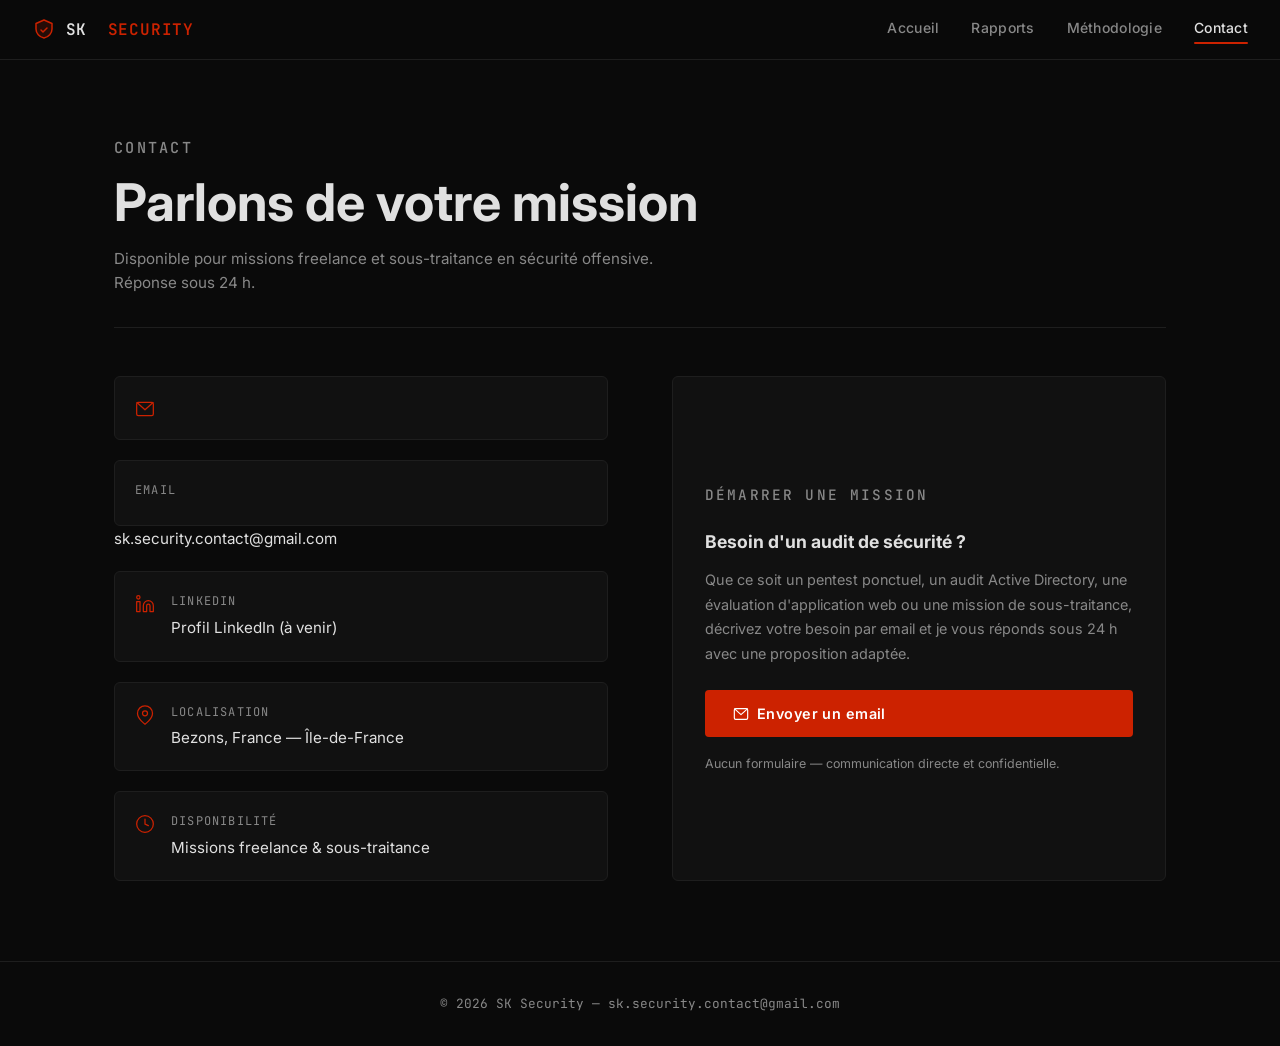
==== contact.html @ df907292 "changement email" ====
<!DOCTYPE html>
<html lang="fr">
<head>
  <meta charset="UTF-8" />
  <meta name="viewport" content="width=device-width, initial-scale=1.0" />
  <title>Contact — SK Security</title>
  <meta name="description" content="Contactez SK Security pour vos besoins en audit de sécurité offensive et pentest freelance. Bezons, Île-de-France." />
  <link rel="stylesheet" href="css/style.css" />
</head>
<body>

<!-- ── NAVBAR ──────────────────────────────────────────────────────────── -->
<nav class="navbar" aria-label="Navigation principale">
  <a href="index.html" class="nav-logo" aria-label="SK Security — accueil">
    <svg width="24" height="24" viewBox="0 0 24 24" fill="none" aria-hidden="true">
      <path d="M12 2L4 5.5V11c0 4.418 3.358 8.166 8 9 4.642-.834 8-4.582 8-9V5.5L12 2Z"
            fill="rgba(204,34,0,.15)" stroke="#CC2200" stroke-width="1.5" stroke-linejoin="round"/>
      <path d="M9 12l2 2 4-4" stroke="#CC2200" stroke-width="1.5"
            stroke-linecap="round" stroke-linejoin="round"/>
    </svg>
    SK&nbsp;<span>SECURITY</span>
  </a>

  <button class="nav-toggle" aria-label="Ouvrir le menu" aria-expanded="false" aria-controls="nav-list">
    <span></span><span></span><span></span>
  </button>

  <ul class="nav-links" id="nav-list" role="list">
    <li><a href="index.html">Accueil</a></li>
    <li><a href="reports.html">Rapports</a></li>
    <li><a href="methodology.html">Méthodologie</a></li>
    <li><a href="contact.html">Contact</a></li>
  </ul>
</nav>

<main>
  <div class="container">

    <!-- ── PAGE HERO ────────────────────────────────────────────────────── -->
    <div class="page-hero">
      <p class="section-label">Contact</p>
      <h1>Parlons de votre mission</h1>
      <p>
        Disponible pour missions freelance et sous-traitance en sécurité offensive.
        Réponse sous 24&nbsp;h.
      </p>
    </div>

    <!-- ── CONTACT GRID ──────────────────────────────────────────────────── -->
    <section style="padding: 3rem 0 5rem; border: none;">
      <div class="contact-grid">

        <!-- Left: infos -->
        <div class="contact-info">

          <a href="mailto:sk.security.contact@gmail.com" class="contact-item" style="text-decoration:none; color:inherit;">
            <svg class="contact-item-icon" width="20" height="20" viewBox="0 0 24 24" fill="none" aria-hidden="true">
              <rect x="2" y="4" width="20" height="16" rx="2" stroke="currentColor" stroke-width="1.5"/>
              <polyline points="2,4 12,13 22,4" stroke="currentColor" stroke-width="1.5"
                        stroke-linejoin="round"/>
            </svg>
            <div class="contact-item-text">
              <div class="label">Email</div>
              <a href="mailto:sk.security.contact@gmail.com">sk.security.contact@gmail.com</a>
            </div>
          </a>

          <div class="contact-item">
            <svg class="contact-item-icon" width="20" height="20" viewBox="0 0 24 24" fill="none" aria-hidden="true">
              <path d="M16 8a6 6 0 0 1 6 6v7h-4v-7a2 2 0 0 0-2-2 2 2 0 0 0-2 2v7h-4v-7a6 6 0 0 1 6-6Z"
                    stroke="currentColor" stroke-width="1.5" stroke-linejoin="round"/>
              <rect x="2" y="9" width="4" height="12" stroke="currentColor" stroke-width="1.5"
                    stroke-linejoin="round"/>
              <circle cx="4" cy="4" r="2" stroke="currentColor" stroke-width="1.5"/>
            </svg>
            <div class="contact-item-text">
              <div class="label">LinkedIn</div>
              <a href="#" target="_blank" rel="noopener">Profil LinkedIn (à venir)</a>
            </div>
          </div>

          <div class="contact-item">
            <svg class="contact-item-icon" width="20" height="20" viewBox="0 0 24 24" fill="none" aria-hidden="true">
              <path d="M21 10c0 7-9 13-9 13s-9-6-9-13a9 9 0 0 1 18 0Z"
                    stroke="currentColor" stroke-width="1.5"/>
              <circle cx="12" cy="10" r="3" stroke="currentColor" stroke-width="1.5"/>
            </svg>
            <div class="contact-item-text">
              <div class="label">Localisation</div>
              <p>Bezons, France — Île-de-France</p>
            </div>
          </div>

          <div class="contact-item">
            <svg class="contact-item-icon" width="20" height="20" viewBox="0 0 24 24" fill="none" aria-hidden="true">
              <circle cx="12" cy="12" r="10" stroke="currentColor" stroke-width="1.5"/>
              <polyline points="12,6 12,12 16,14" stroke="currentColor" stroke-width="1.5"
                        stroke-linecap="round"/>
            </svg>
            <div class="contact-item-text">
              <div class="label">Disponibilité</div>
              <p>Missions freelance &amp; sous-traitance</p>
            </div>
          </div>

        </div><!-- /contact-info -->

        <!-- Right: CTA -->
        <div class="contact-cta">
          <p class="section-label">Démarrer une mission</p>
          <h3>Besoin d'un audit de sécurité ?</h3>
          <p>
            Que ce soit un pentest ponctuel, un audit Active Directory,
            une évaluation d'application web ou une mission de sous-traitance,
            décrivez votre besoin par email et je vous réponds sous 24&nbsp;h
            avec une proposition adaptée.
          </p>
          <a href="mailto:sk.security.contact@gmail.com?subject=Demande%20de%20mission%20pentest" class="btn">
            <svg width="16" height="16" viewBox="0 0 24 24" fill="none" aria-hidden="true">
              <rect x="2" y="4" width="20" height="16" rx="2" stroke="currentColor" stroke-width="1.75"/>
              <polyline points="2,4 12,13 22,4" stroke="currentColor" stroke-width="1.75"
                        stroke-linejoin="round"/>
            </svg>
            Envoyer un email
          </a>
          <p style="font-size:.78rem; color:var(--text-muted); margin-top:1rem; margin-bottom:0;">
            Aucun formulaire — communication directe et confidentielle.
          </p>
        </div>

      </div><!-- /contact-grid -->
    </section>

  </div><!-- /container -->
</main>

<footer>
  <div class="container">
    © 2026 SK Security —
    <a href="mailto:sk.security.contact@gmail.com">sk.security.contact@gmail.com</a>
  </div>
</footer>

<script src="js/main.js"></script>
</body>
</html>
---- css/style.css ----
@import url('https://fonts.googleapis.com/css2?family=Inter:wght@300;400;500;600;700&family=JetBrains+Mono:wght@400;500;600&display=swap');

*, *::before, *::after { box-sizing: border-box; margin: 0; padding: 0; }

:root {
  --bg:        #0a0a0a;
  --bg-card:   #111111;
  --bg-hover:  #161616;
  --border:    #1e1e1e;
  --text:      #e0e0e0;
  --text-muted:#888888;
  --accent:    #CC2200;
  --accent-h:  #e02600;
  --crit:      #CC0000;
  --high:      #FF6600;
  --med:       #FFAA00;
  --low:       #00AA44;
  --font:      'Inter', system-ui, sans-serif;
  --mono:      'JetBrains Mono', monospace;
}

html { scroll-behavior: smooth; font-size: 16px; }

body {
  background: var(--bg);
  color: var(--text);
  font-family: var(--font);
  line-height: 1.6;
  -webkit-font-smoothing: antialiased;
}

a { color: var(--accent); text-decoration: none; transition: color .2s; }
a:hover { color: var(--accent-h); }

/* ─── NAVBAR ─────────────────────────────────────────────────────────────── */
.navbar {
  position: fixed; top: 0; left: 0; right: 0; z-index: 1000;
  display: flex; align-items: center; justify-content: space-between;
  padding: 0 2rem;
  height: 60px;
  background: rgba(10,10,10,.92);
  backdrop-filter: blur(12px);
  border-bottom: 1px solid var(--border);
}

.nav-logo {
  display: flex; align-items: center; gap: .6rem;
  font-family: var(--mono); font-size: 1rem; font-weight: 600;
  color: var(--text); letter-spacing: .05em;
}
.nav-logo svg { flex-shrink: 0; }
.nav-logo span { color: var(--accent); }

.nav-links {
  display: flex; gap: 2rem; list-style: none;
}
.nav-links a {
  font-size: .875rem; font-weight: 500;
  color: var(--text-muted); letter-spacing: .02em;
  transition: color .2s;
}
.nav-links a:hover,
.nav-links a.active { color: var(--text); }
.nav-links a.active::after {
  content: ''; display: block;
  height: 2px; background: var(--accent); border-radius: 2px;
  margin-top: 2px;
}

/* hamburger */
.nav-toggle {
  display: none; flex-direction: column; gap: 5px;
  background: none; border: none; cursor: pointer; padding: 4px;
}
.nav-toggle span {
  display: block; width: 22px; height: 2px;
  background: var(--text); border-radius: 2px;
  transition: transform .25s, opacity .25s;
}
.nav-toggle.open span:nth-child(1) { transform: translateY(7px) rotate(45deg); }
.nav-toggle.open span:nth-child(2) { opacity: 0; }
.nav-toggle.open span:nth-child(3) { transform: translateY(-7px) rotate(-45deg); }

@media (max-width: 700px) {
  .nav-toggle { display: flex; }
  .nav-links {
    position: fixed; top: 60px; left: 0; right: 0;
    flex-direction: column; gap: 0;
    background: #0d0d0d;
    border-bottom: 1px solid var(--border);
    max-height: 0; overflow: hidden;
    transition: max-height .3s ease;
  }
  .nav-links.open { max-height: 300px; }
  .nav-links li a {
    display: block; padding: .9rem 2rem;
    border-bottom: 1px solid var(--border);
    font-size: 1rem;
  }
}

/* ─── LAYOUT ──────────────────────────────────────────────────────────────── */
main { padding-top: 60px; }

.container {
  max-width: 1100px;
  margin: 0 auto;
  padding: 0 1.5rem;
}

section { padding: 5rem 0; }
section + section { border-top: 1px solid var(--border); }

.section-label {
  font-family: var(--mono); font-size: .75rem; font-weight: 500;
  color: var(--accent); letter-spacing: .15em; text-transform: uppercase;
  margin-bottom: .75rem;
}
h1, h2, h3 { font-weight: 700; line-height: 1.2; }
h1 { font-size: clamp(2rem, 5vw, 3.25rem); }
h2 { font-size: clamp(1.5rem, 3vw, 2rem); margin-bottom: 1.5rem; }
h3 { font-size: 1.1rem; margin-bottom: .5rem; }

/* ─── HERO ────────────────────────────────────────────────────────────────── */
.hero {
  min-height: calc(100vh - 60px);
  display: flex; align-items: center;
  position: relative; overflow: hidden;
}
.hero::before {
  content: '';
  position: absolute; inset: 0;
  background: radial-gradient(ellipse 70% 50% at 60% 50%, rgba(204,34,0,.07) 0%, transparent 70%);
  pointer-events: none;
}
.hero-eyebrow {
  font-family: var(--mono); font-size: .8rem;
  color: var(--accent); letter-spacing: .2em; text-transform: uppercase;
  margin-bottom: 1.25rem;
  display: flex; align-items: center; gap: .5rem;
}
.hero-eyebrow::before {
  content: ''; display: inline-block;
  width: 24px; height: 1px; background: var(--accent);
}
.hero h1 { max-width: 720px; margin-bottom: 1.5rem; }
.hero h1 em { font-style: normal; color: var(--accent); }
.hero-sub {
  font-size: 1.1rem; color: var(--text-muted);
  max-width: 560px; margin-bottom: 2.5rem; line-height: 1.7;
}
.btn {
  display: inline-flex; align-items: center; gap: .5rem;
  padding: .75rem 1.75rem;
  background: var(--accent); color: #fff;
  font-weight: 600; font-size: .9rem; letter-spacing: .03em;
  border-radius: 4px; border: none; cursor: pointer;
  transition: background .2s, transform .15s;
}
.btn:hover { background: var(--accent-h); color: #fff; transform: translateY(-1px); }
.btn-outline {
  background: transparent;
  border: 1px solid var(--border);
  color: var(--text-muted);
}
.btn-outline:hover { border-color: var(--accent); color: var(--text); background: transparent; }
.btn-disabled {
  background: var(--bg-card);
  border: 1px solid var(--border);
  color: var(--text-muted);
  cursor: default; pointer-events: none;
}

/* ─── ABOUT ───────────────────────────────────────────────────────────────── */
.about-grid {
  display: grid;
  grid-template-columns: 1fr 1fr;
  gap: 4rem; align-items: start;
}
@media (max-width: 768px) { .about-grid { grid-template-columns: 1fr; gap: 2rem; } }

.about-text p { color: var(--text-muted); margin-bottom: 1rem; line-height: 1.75; }

.tag-list { display: flex; flex-wrap: wrap; gap: .5rem; margin-top: 1.25rem; }
.tag {
  font-family: var(--mono); font-size: .75rem;
  padding: .3rem .75rem;
  background: var(--bg-card); border: 1px solid var(--border);
  border-radius: 3px; color: var(--text-muted);
}
.tag.accent { border-color: var(--accent); color: var(--accent); }

.cert-list { list-style: none; margin-top: 1.5rem; }
.cert-list li {
  display: flex; align-items: center; gap: .75rem;
  padding: .6rem 0; border-bottom: 1px solid var(--border);
  font-size: .9rem; color: var(--text-muted);
}
.cert-list li::before {
  content: '▸'; color: var(--accent); flex-shrink: 0;
}

/* ─── CARDS (WHY) ─────────────────────────────────────────────────────────── */
.cards-grid {
  display: grid;
  grid-template-columns: repeat(3, 1fr);
  gap: 1.25rem;
}
@media (max-width: 900px) { .cards-grid { grid-template-columns: 1fr 1fr; } }
@media (max-width: 600px) { .cards-grid { grid-template-columns: 1fr; } }

.card {
  background: var(--bg-card);
  border: 1px solid var(--border);
  border-radius: 6px; padding: 1.75rem;
  transition: border-color .2s, background .2s, transform .2s;
}
.card:hover {
  border-color: rgba(204,34,0,.4);
  background: var(--bg-hover);
  transform: translateY(-3px);
}
.card-icon {
  width: 36px; height: 36px; margin-bottom: 1rem;
  color: var(--accent);
}
.card p { font-size: .9rem; color: var(--text-muted); line-height: 1.65; margin-top: .4rem; }

/* ─── REPORTS PAGE ────────────────────────────────────────────────────────── */
.page-hero {
  padding: 4rem 0 2rem;
  border-bottom: 1px solid var(--border);
}
.page-hero p { color: var(--text-muted); max-width: 600px; margin-top: .75rem; font-size: .95rem; }

.disclaimer {
  font-family: var(--mono); font-size: .78rem;
  color: var(--text-muted);
  background: var(--bg-card);
  border: 1px solid var(--border);
  border-left: 3px solid var(--accent);
  padding: .75rem 1rem;
  border-radius: 3px;
  margin: 2rem 0;
}

.reports-grid {
  display: grid;
  grid-template-columns: repeat(auto-fill, minmax(300px, 1fr));
  gap: 1.25rem;
  margin-top: 1.5rem;
}

.report-card {
  background: var(--bg-card);
  border: 1px solid var(--border);
  border-radius: 6px; padding: 1.5rem;
  transition: border-color .2s, background .2s, transform .2s;
  display: flex; flex-direction: column; gap: .75rem;
}
.report-card:not(.disabled):hover {
  border-color: rgba(204,34,0,.4);
  background: var(--bg-hover);
  transform: translateY(-3px);
}
.report-card.disabled { opacity: .5; cursor: default; }

.report-card-header { display: flex; align-items: flex-start; justify-content: space-between; gap: .5rem; }
.report-card-title { font-family: var(--mono); font-weight: 600; font-size: 1rem; }
.report-card-meta { display: flex; flex-wrap: wrap; gap: .4rem; }
.report-card-desc { font-size: .85rem; color: var(--text-muted); }
.report-card-footer { display: flex; justify-content: flex-end; margin-top: auto; }

/* ─── BADGES ──────────────────────────────────────────────────────────────── */
.badge {
  display: inline-flex; align-items: center;
  font-family: var(--mono); font-size: .7rem; font-weight: 600;
  padding: .25rem .6rem; border-radius: 3px;
  letter-spacing: .04em; text-transform: uppercase;
  white-space: nowrap;
}
.badge-easy   { background: rgba(0,170,68,.15);  color: var(--low);  border: 1px solid rgba(0,170,68,.3); }
.badge-medium { background: rgba(255,170,0,.12); color: var(--med);  border: 1px solid rgba(255,170,0,.3); }
.badge-hard   { background: rgba(255,102,0,.12); color: var(--high); border: 1px solid rgba(255,102,0,.3); }
.badge-crit   { background: rgba(204,0,0,.15);   color: var(--crit); border: 1px solid rgba(204,0,0,.3); }
.badge-type   { background: var(--bg); color: var(--text-muted); border: 1px solid var(--border); }

/* ─── METHODOLOGY PAGE ────────────────────────────────────────────────────── */
.kill-chain { margin: 2rem 0; }

.kc-item {
  display: flex; gap: 1.25rem;
  padding: 1.25rem 0;
  border-bottom: 1px solid var(--border);
}
.kc-item:last-child { border-bottom: none; }
.kc-num {
  font-family: var(--mono); font-size: .8rem; font-weight: 600;
  color: var(--accent); flex-shrink: 0; width: 28px; padding-top: 2px;
}
.kc-content h3 { font-size: .95rem; margin-bottom: .25rem; }
.kc-content p { font-size: .875rem; color: var(--text-muted); line-height: 1.6; }

.cvss-grid {
  display: grid;
  grid-template-columns: repeat(auto-fill, minmax(180px, 1fr));
  gap: .75rem; margin-top: 1.5rem;
}
.cvss-item {
  background: var(--bg-card); border: 1px solid var(--border);
  border-radius: 5px; padding: 1rem;
}
.cvss-item .score { font-family: var(--mono); font-size: 1.4rem; font-weight: 700; }
.cvss-item .label { font-size: .8rem; color: var(--text-muted); margin-top: .15rem; }
.cvss-item .range { font-family: var(--mono); font-size: .7rem; color: var(--text-muted); }

.tools-grid {
  display: grid; grid-template-columns: repeat(2, 1fr); gap: 1.25rem; margin-top: 1.5rem;
}
@media (max-width: 650px) { .tools-grid { grid-template-columns: 1fr; } }

.tool-cat {
  background: var(--bg-card); border: 1px solid var(--border);
  border-radius: 6px; padding: 1.25rem;
}
.tool-cat h3 {
  font-family: var(--mono); font-size: .8rem;
  color: var(--accent); letter-spacing: .1em; text-transform: uppercase;
  margin-bottom: .75rem;
}
.tool-cat ul { list-style: none; }
.tool-cat li {
  font-size: .875rem; color: var(--text-muted);
  padding: .25rem 0;
  display: flex; align-items: center; gap: .5rem;
}
.tool-cat li::before { content: '–'; color: var(--border); }

.deliverables { margin-top: 1.5rem; }
.deliverable-item {
  display: flex; gap: 1rem; align-items: flex-start;
  padding: .9rem 0; border-bottom: 1px solid var(--border);
}
.deliverable-item:last-child { border-bottom: none; }
.del-icon { color: var(--accent); flex-shrink: 0; margin-top: 2px; }
.deliverable-item p { font-size: .875rem; color: var(--text-muted); line-height: 1.6; }

/* ─── CONTACT PAGE ────────────────────────────────────────────────────────── */
.contact-grid {
  display: grid; grid-template-columns: 1fr 1fr; gap: 4rem;
}
@media (max-width: 768px) { .contact-grid { grid-template-columns: 1fr; gap: 2rem; } }

.contact-info { display: flex; flex-direction: column; gap: 1.25rem; }

.contact-item {
  display: flex; gap: 1rem; align-items: flex-start;
  background: var(--bg-card); border: 1px solid var(--border);
  border-radius: 6px; padding: 1.25rem;
  transition: border-color .2s;
}
.contact-item:hover { border-color: rgba(204,34,0,.3); }
.contact-item-icon { color: var(--accent); flex-shrink: 0; margin-top: 2px; }
.contact-item-text .label {
  font-size: .75rem; font-family: var(--mono);
  color: var(--text-muted); text-transform: uppercase; letter-spacing: .1em;
  margin-bottom: .25rem;
}
.contact-item-text a, .contact-item-text p {
  font-size: .95rem; color: var(--text);
}

.contact-cta {
  background: var(--bg-card); border: 1px solid var(--border);
  border-radius: 6px; padding: 2rem;
  display: flex; flex-direction: column; justify-content: center;
}
.contact-cta h3 { margin-bottom: 1rem; }
.contact-cta p { font-size: .9rem; color: var(--text-muted); margin-bottom: 1.5rem; line-height: 1.7; }

/* ─── FOOTER ──────────────────────────────────────────────────────────────── */
footer {
  border-top: 1px solid var(--border);
  padding: 2rem 1.5rem;
  text-align: center;
  font-size: .8rem;
  color: var(--text-muted);
  font-family: var(--mono);
}
footer a { color: var(--text-muted); }
footer a:hover { color: var(--accent); }

/* ─── MISC ────────────────────────────────────────────────────────────────── */
.text-muted { color: var(--text-muted); }
.mono { font-family: var(--mono); }
.mt-1 { margin-top: .5rem; }
.mt-2 { margin-top: 1rem; }
.mt-3 { margin-top: 1.5rem; }

/* Scrollbar */
::-webkit-scrollbar { width: 6px; }
::-webkit-scrollbar-track { background: var(--bg); }
::-webkit-scrollbar-thumb { background: #2a2a2a; border-radius: 3px; }
::-webkit-scrollbar-thumb:hover { background: #3a3a3a; }
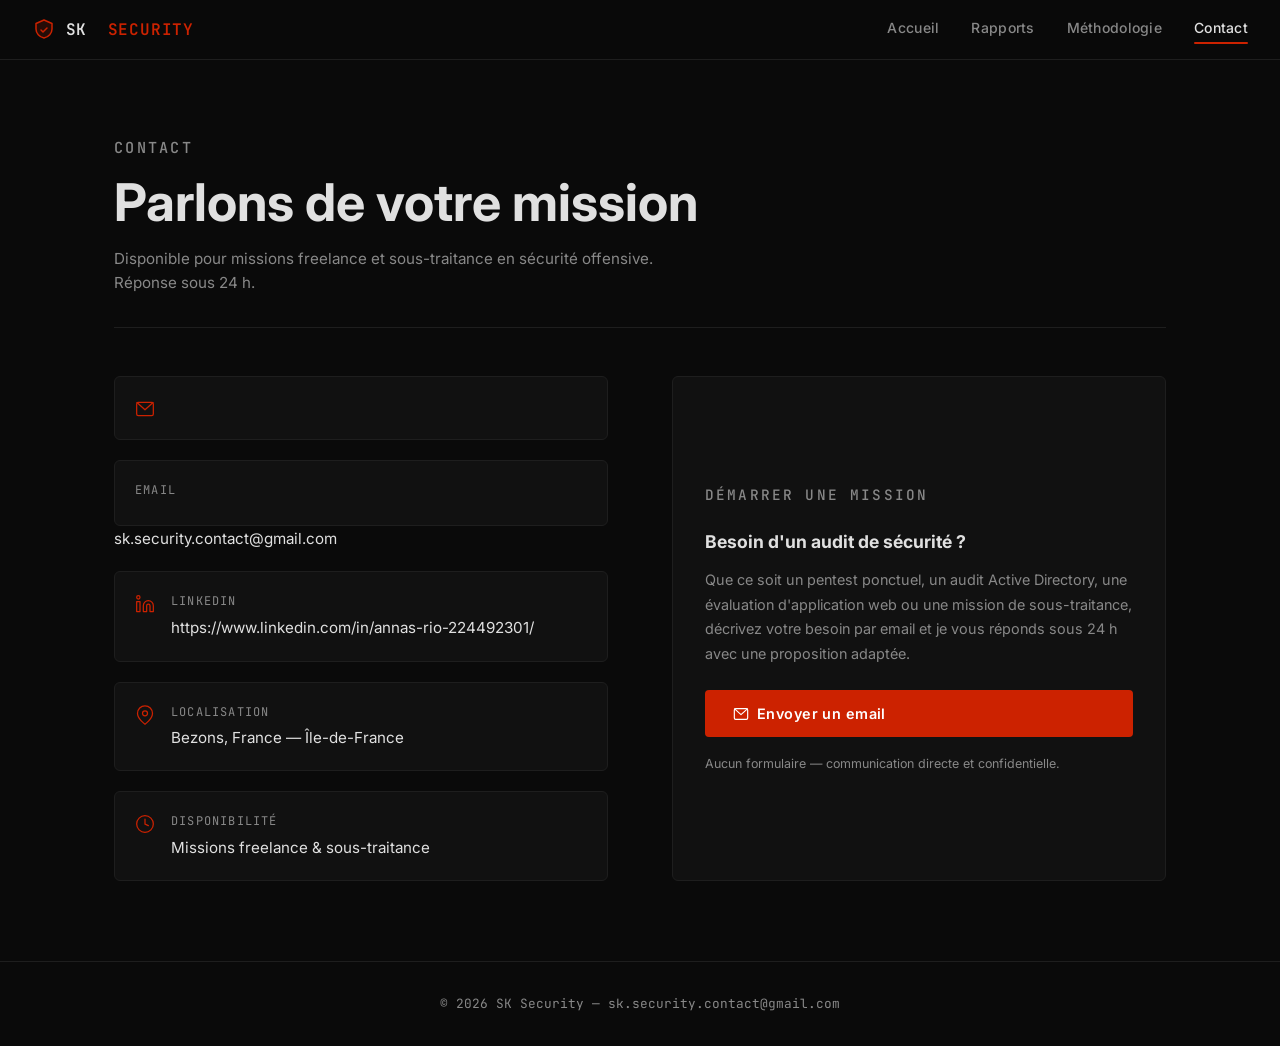
==== commit 03aaf105: "Update contact.html Linkedin" ====
--- a/contact.html
+++ b/contact.html
@@ -75,7 +75,7 @@
             </svg>
             <div class="contact-item-text">
               <div class="label">LinkedIn</div>
-              <a href="#" target="_blank" rel="noopener">Profil LinkedIn (à venir)</a>
+              <a href="#" target="_blank" rel="noopener">https://www.linkedin.com/in/annas-rio-224492301/</a>
             </div>
           </div>
 
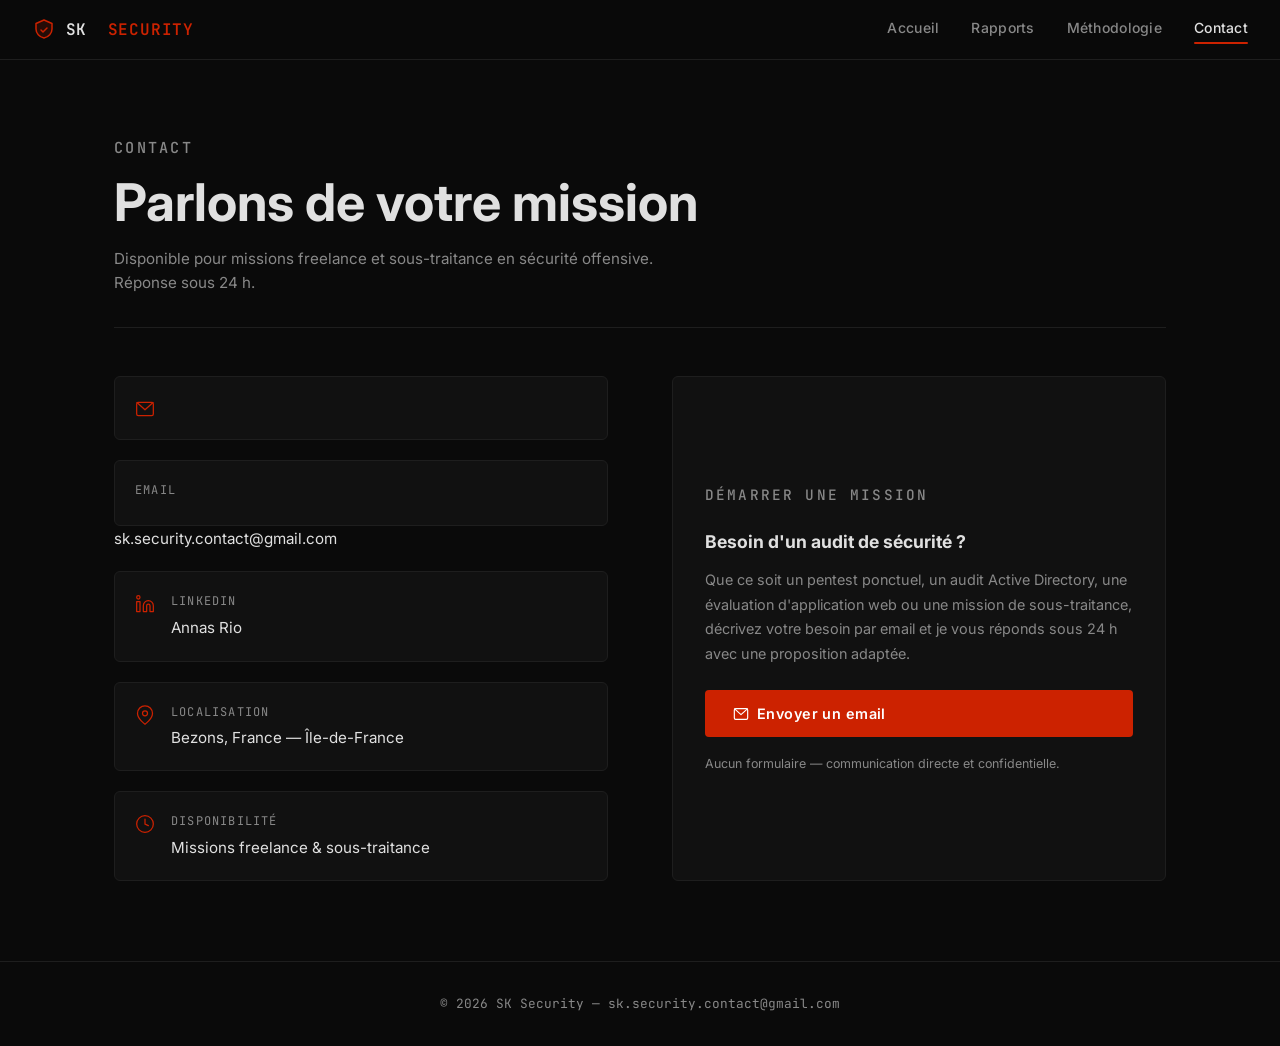
==== commit 10f6b841: "Change LinkedIn link text Updated LinkedIn link text to 'Annas Rio'." ====
--- a/contact.html
+++ b/contact.html
@@ -75,7 +75,7 @@
             </svg>
             <div class="contact-item-text">
               <div class="label">LinkedIn</div>
-              <a href="#" target="_blank" rel="noopener">https://www.linkedin.com/in/annas-rio-224492301/</a>
+              <a href="#" target="_blank" rel="noopener">Annas Rio</a>
             </div>
           </div>
 
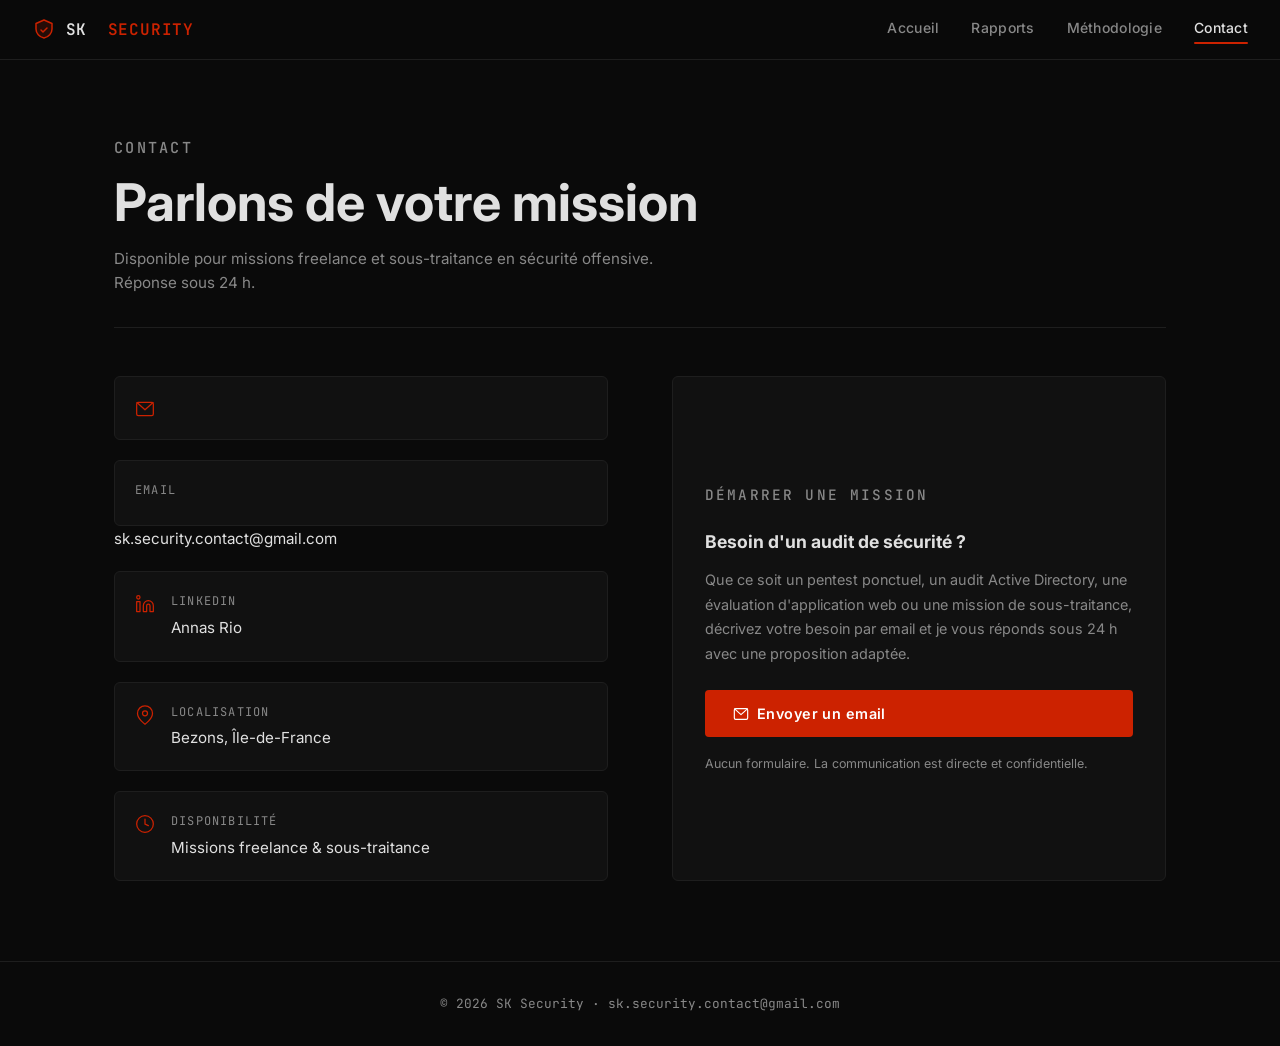
==== commit 6506d0c1: "changement de certains textes" ====
--- a/contact.html
+++ b/contact.html
@@ -3,7 +3,7 @@
 <head>
   <meta charset="UTF-8" />
   <meta name="viewport" content="width=device-width, initial-scale=1.0" />
-  <title>Contact — SK Security</title>
+  <title>Contact · SK Security</title>
   <meta name="description" content="Contactez SK Security pour vos besoins en audit de sécurité offensive et pentest freelance. Bezons, Île-de-France." />
   <link rel="stylesheet" href="css/style.css" />
 </head>
@@ -11,7 +11,7 @@
 
 <!-- ── NAVBAR ──────────────────────────────────────────────────────────── -->
 <nav class="navbar" aria-label="Navigation principale">
-  <a href="index.html" class="nav-logo" aria-label="SK Security — accueil">
+  <a href="index.html" class="nav-logo" aria-label="SK Security, accueil">
     <svg width="24" height="24" viewBox="0 0 24 24" fill="none" aria-hidden="true">
       <path d="M12 2L4 5.5V11c0 4.418 3.358 8.166 8 9 4.642-.834 8-4.582 8-9V5.5L12 2Z"
             fill="rgba(204,34,0,.15)" stroke="#CC2200" stroke-width="1.5" stroke-linejoin="round"/>
@@ -87,7 +87,7 @@
             </svg>
             <div class="contact-item-text">
               <div class="label">Localisation</div>
-              <p>Bezons, France — Île-de-France</p>
+              <p>Bezons, Île-de-France</p>
             </div>
           </div>
 
@@ -124,7 +124,7 @@
             Envoyer un email
           </a>
           <p style="font-size:.78rem; color:var(--text-muted); margin-top:1rem; margin-bottom:0;">
-            Aucun formulaire — communication directe et confidentielle.
+            Aucun formulaire. La communication est directe et confidentielle.
           </p>
         </div>
 
@@ -136,7 +136,7 @@
 
 <footer>
   <div class="container">
-    © 2026 SK Security —
+    © 2026 SK Security ·
     <a href="mailto:sk.security.contact@gmail.com">sk.security.contact@gmail.com</a>
   </div>
 </footer>
--- a/css/style.css
+++ b/css/style.css
@@ -190,13 +190,13 @@
 }
 .tag.accent { border-color: var(--accent); color: var(--accent); }
 
-.cert-list { list-style: none; margin-top: 1.5rem; }
-.cert-list li {
+.cert-list { margin-top: 1.5rem; }
+.cert-list p {
   display: flex; align-items: center; gap: .75rem;
   padding: .6rem 0; border-bottom: 1px solid var(--border);
-  font-size: .9rem; color: var(--text-muted);
-}
-.cert-list li::before {
+  font-size: .9rem; color: var(--text-muted); margin: 0;
+}
+.cert-list p::before {
   content: '▸'; color: var(--accent); flex-shrink: 0;
 }
 
@@ -328,13 +328,10 @@
   color: var(--accent); letter-spacing: .1em; text-transform: uppercase;
   margin-bottom: .75rem;
 }
-.tool-cat ul { list-style: none; }
-.tool-cat li {
+.tool-cat p {
   font-size: .875rem; color: var(--text-muted);
-  padding: .25rem 0;
-  display: flex; align-items: center; gap: .5rem;
-}
-.tool-cat li::before { content: '–'; color: var(--border); }
+  line-height: 1.65; margin: 0;
+}
 
 .deliverables { margin-top: 1.5rem; }
 .deliverable-item {
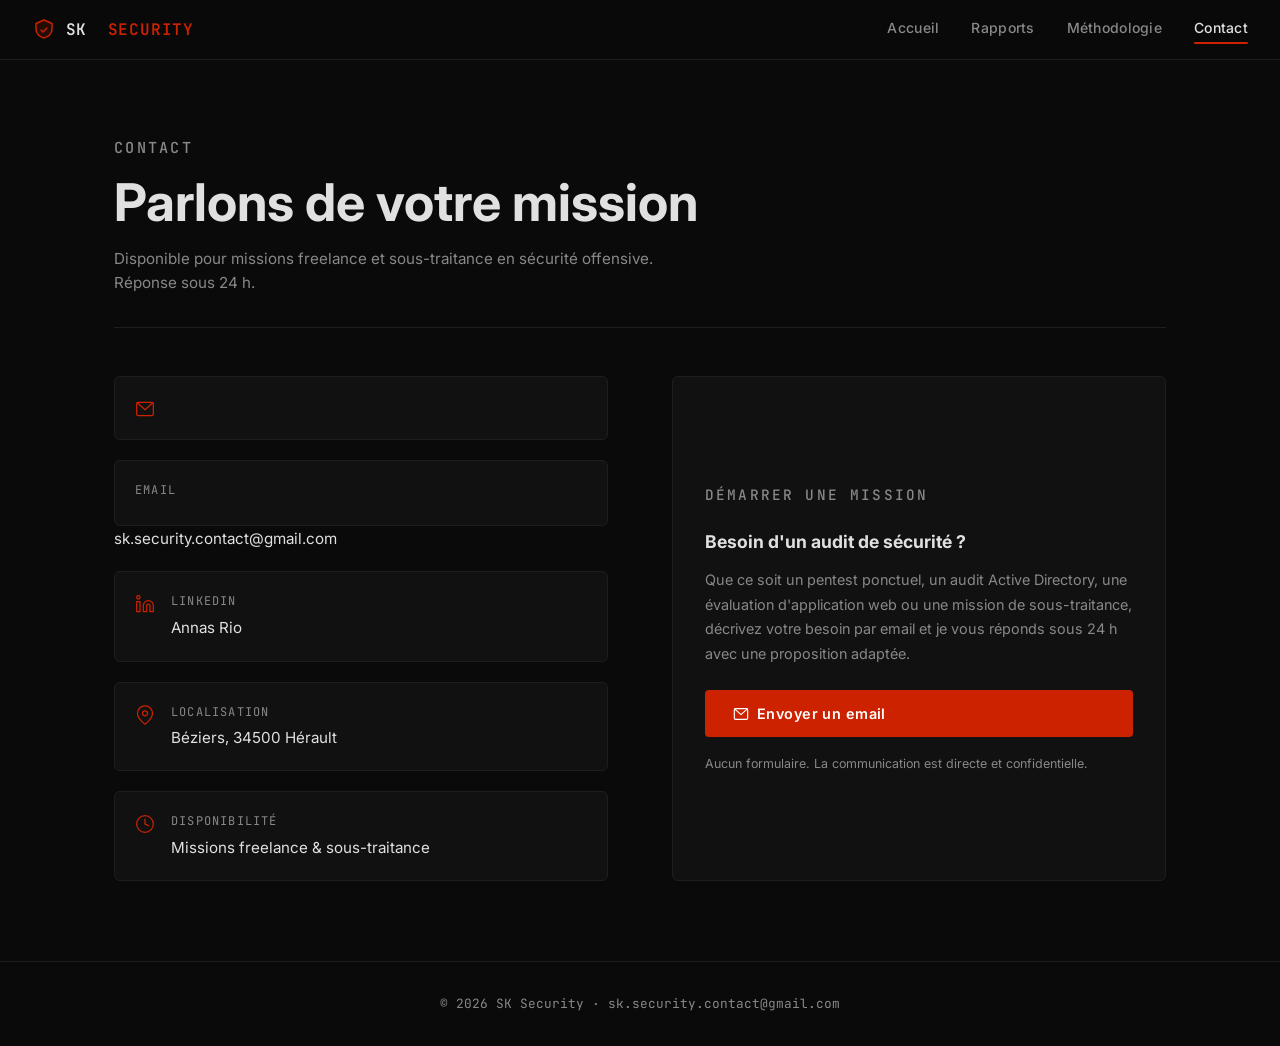
==== commit 153c0288: "mise a jours du site" ====
--- a/contact.html
+++ b/contact.html
@@ -4,8 +4,24 @@
   <meta charset="UTF-8" />
   <meta name="viewport" content="width=device-width, initial-scale=1.0" />
   <title>Contact · SK Security</title>
-  <meta name="description" content="Contactez SK Security pour vos besoins en audit de sécurité offensive et pentest freelance. Bezons, Île-de-France." />
+  <meta name="description" content="Contactez SK Security pour vos besoins en audit de sécurité offensive et pentest freelance. Béziers, 34500 Hérault." />
   <link rel="stylesheet" href="css/style.css" />
+  <link rel="icon" href="favicon.svg" type="image/svg+xml" />
+  <link rel="canonical" href="https://skyakuzoh.github.io/yakuzoh/contact.html" />
+  <meta property="og:type" content="website" />
+  <meta property="og:site_name" content="SK Security" />
+  <meta property="og:locale" content="fr_FR" />
+  <meta property="og:title" content="Contact · SK Security" />
+  <meta property="og:description" content="Contactez SK Security pour vos besoins en audit de sécurité offensive et pentest freelance. Béziers, 34500 Hérault." />
+  <meta property="og:url" content="https://skyakuzoh.github.io/yakuzoh/contact.html" />
+  <meta property="og:image" content="https://skyakuzoh.github.io/yakuzoh/assets/og-image.png" />
+  <meta property="og:image:width" content="1200" />
+  <meta property="og:image:height" content="630" />
+  <meta property="og:image:alt" content="SK Security — Contact" />
+  <meta name="twitter:card" content="summary_large_image" />
+  <meta name="twitter:title" content="Contact · SK Security" />
+  <meta name="twitter:description" content="Contactez SK Security pour vos besoins en audit de sécurité offensive et pentest freelance. Béziers, 34500 Hérault." />
+  <meta name="twitter:image" content="https://skyakuzoh.github.io/yakuzoh/assets/og-image.png" />
 </head>
 <body>
 
@@ -75,7 +91,7 @@
             </svg>
             <div class="contact-item-text">
               <div class="label">LinkedIn</div>
-              <a href="#" target="_blank" rel="noopener">Annas Rio</a>
+              <a href="https://www.linkedin.com/in/annas-rio-224492301/" target="_blank" rel="noopener">Annas Rio</a>
             </div>
           </div>
 
@@ -87,7 +103,7 @@
             </svg>
             <div class="contact-item-text">
               <div class="label">Localisation</div>
-              <p>Bezons, Île-de-France</p>
+              <p>Béziers, 34500 Hérault</p>
             </div>
           </div>
 
--- a/css/style.css
+++ b/css/style.css
@@ -149,6 +149,7 @@
   font-size: 1.1rem; color: var(--text-muted);
   max-width: 560px; margin-bottom: 2.5rem; line-height: 1.7;
 }
+.hero-actions { display: flex; flex-wrap: wrap; align-items: center; gap: 1rem; }
 .btn {
   display: inline-flex; align-items: center; gap: .5rem;
   padding: .75rem 1.75rem;
@@ -199,6 +200,15 @@
 .cert-list p::before {
   content: '▸'; color: var(--accent); flex-shrink: 0;
 }
+.cert-link {
+  margin-left: auto;
+  font-family: var(--mono); font-size: .75rem;
+  color: var(--accent); text-decoration: none;
+  border: 1px solid var(--accent);
+  padding: .2rem .6rem; border-radius: 3px;
+  transition: background .15s ease, color .15s ease;
+}
+.cert-link:hover { background: var(--accent); color: var(--bg); }
 
 /* ─── CARDS (WHY) ─────────────────────────────────────────────────────────── */
 .cards-grid {
@@ -244,11 +254,41 @@
   margin: 2rem 0;
 }
 
+.carousel-wrapper {
+  display: flex;
+  align-items: center;
+  gap: .75rem;
+  margin-top: 1.5rem;
+}
+
+.carousel-btn {
+  flex-shrink: 0;
+  width: 40px; height: 40px;
+  background: var(--bg-card);
+  border: 1px solid var(--border);
+  border-radius: 4px;
+  color: var(--text);
+  font-size: 1.1rem;
+  cursor: pointer;
+  transition: border-color .2s, color .2s, background .2s;
+  display: flex; align-items: center; justify-content: center;
+}
+.carousel-btn:hover:not(:disabled) {
+  border-color: var(--accent);
+  color: var(--accent);
+  background: var(--bg-hover);
+}
+.carousel-btn:disabled {
+  opacity: .25;
+  cursor: default;
+}
+
 .reports-grid {
-  display: grid;
-  grid-template-columns: repeat(auto-fill, minmax(300px, 1fr));
+  display: flex;
   gap: 1.25rem;
-  margin-top: 1.5rem;
+  overflow: hidden;
+  scroll-behavior: smooth;
+  flex: 1;
 }
 
 .report-card {
@@ -257,6 +297,14 @@
   border-radius: 6px; padding: 1.5rem;
   transition: border-color .2s, background .2s, transform .2s;
   display: flex; flex-direction: column; gap: .75rem;
+  flex: 0 0 calc((100% - 2 * 1.25rem) / 3);
+  scroll-snap-align: start;
+}
+@media (max-width: 900px) {
+  .report-card { flex: 0 0 calc((100% - 1.25rem) / 2); }
+}
+@media (max-width: 600px) {
+  .report-card { flex: 0 0 100%; }
 }
 .report-card:not(.disabled):hover {
   border-color: rgba(204,34,0,.4);
@@ -399,3 +447,26 @@
 ::-webkit-scrollbar-track { background: var(--bg); }
 ::-webkit-scrollbar-thumb { background: #2a2a2a; border-radius: 3px; }
 ::-webkit-scrollbar-thumb:hover { background: #3a3a3a; }
+
+/* ─── ACCESSIBILITÉ ─────────────────────────────────────────────────────────── */
+/* Anneau de focus visible au clavier (et tout device qui l'active) */
+:focus-visible {
+  outline: 2px solid var(--accent);
+  outline-offset: 2px;
+  border-radius: 2px;
+}
+/* On supprime l'outline par défaut uniquement quand :focus-visible ne s'applique pas (souris) */
+:focus:not(:focus-visible) { outline: none; }
+
+/* Respect du réglage système « réduire les animations » */
+@media (prefers-reduced-motion: reduce) {
+  html { scroll-behavior: auto; }
+  *, *::before, *::after {
+    animation-duration: .001ms !important;
+    animation-iteration-count: 1 !important;
+    transition-duration: .001ms !important;
+    scroll-behavior: auto !important;
+  }
+  /* Le scroll-reveal injecté par main.js reste lisible immédiatement */
+  .reveal { opacity: 1 !important; transform: none !important; transition: none !important; }
+}
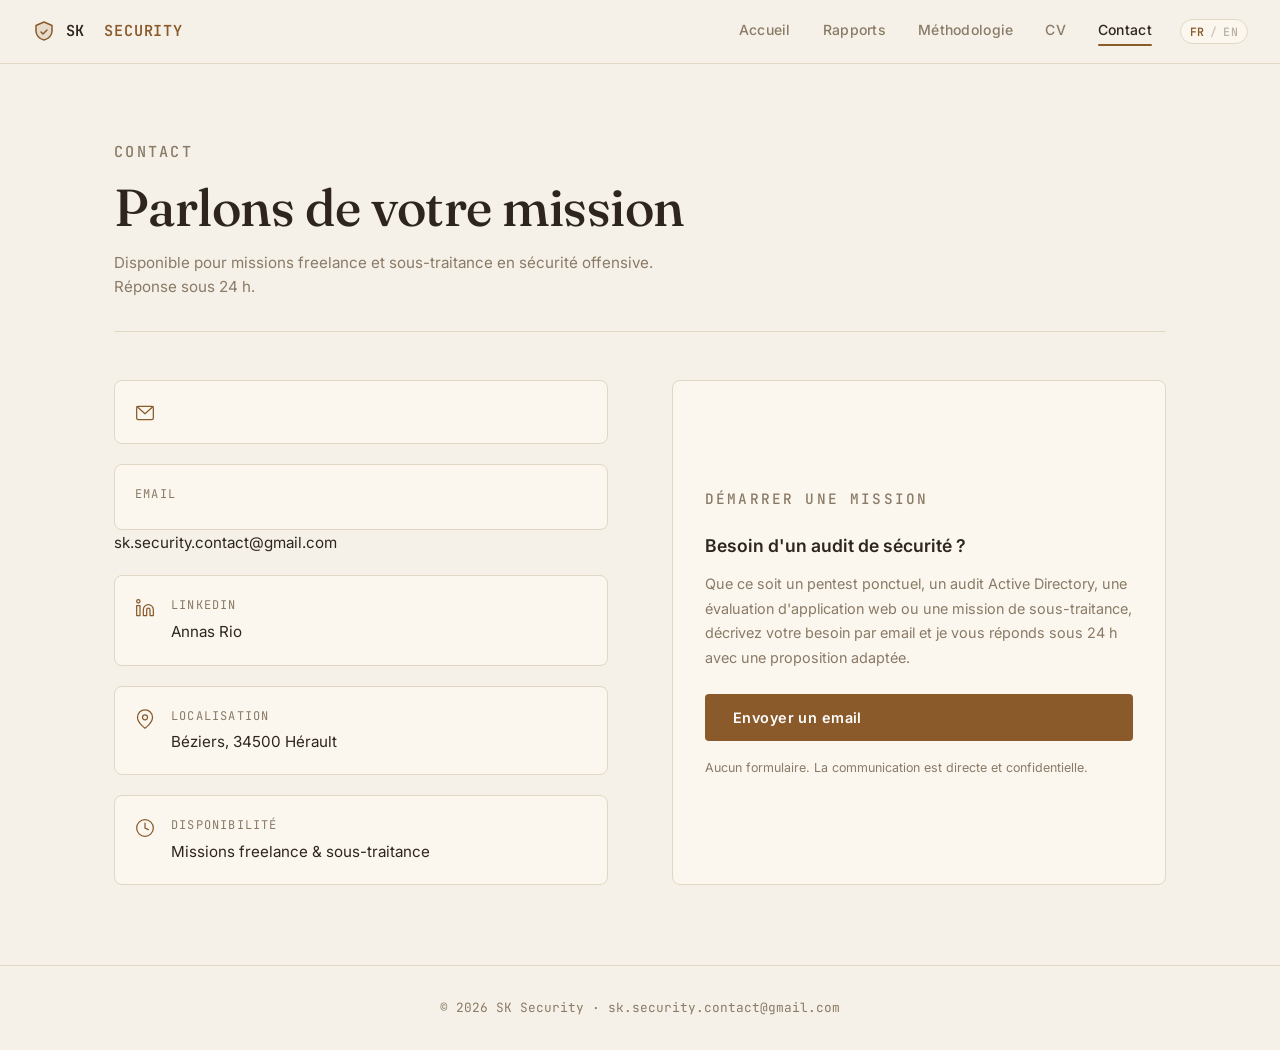
==== commit 32b6c3fe: "Refonte theme beige/marron + selection FR/EN + CV et logos - Nouveau theme epure beige / marron clai" ====
--- a/contact.html
+++ b/contact.html
@@ -3,50 +3,45 @@
 <head>
   <meta charset="UTF-8" />
   <meta name="viewport" content="width=device-width, initial-scale=1.0" />
-  <title>Contact · SK Security</title>
-  <meta name="description" content="Contactez SK Security pour vos besoins en audit de sécurité offensive et pentest freelance. Béziers, 34500 Hérault." />
+  <title data-i18n="meta.title.contact">Contact · SK Security</title>
+  <meta name="description" data-i18n-attr="content:meta.desc.contact" content="Contactez SK Security pour vos besoins en audit de sécurité offensive et pentest freelance." />
   <link rel="stylesheet" href="css/style.css" />
   <link rel="icon" href="favicon.svg" type="image/svg+xml" />
   <link rel="canonical" href="https://skyakuzoh.github.io/yakuzoh/contact.html" />
-  <meta property="og:type" content="website" />
-  <meta property="og:site_name" content="SK Security" />
-  <meta property="og:locale" content="fr_FR" />
-  <meta property="og:title" content="Contact · SK Security" />
-  <meta property="og:description" content="Contactez SK Security pour vos besoins en audit de sécurité offensive et pentest freelance. Béziers, 34500 Hérault." />
-  <meta property="og:url" content="https://skyakuzoh.github.io/yakuzoh/contact.html" />
-  <meta property="og:image" content="https://skyakuzoh.github.io/yakuzoh/assets/og-image.png" />
-  <meta property="og:image:width" content="1200" />
-  <meta property="og:image:height" content="630" />
-  <meta property="og:image:alt" content="SK Security — Contact" />
-  <meta name="twitter:card" content="summary_large_image" />
-  <meta name="twitter:title" content="Contact · SK Security" />
-  <meta name="twitter:description" content="Contactez SK Security pour vos besoins en audit de sécurité offensive et pentest freelance. Béziers, 34500 Hérault." />
-  <meta name="twitter:image" content="https://skyakuzoh.github.io/yakuzoh/assets/og-image.png" />
 </head>
 <body>
 
 <!-- ── NAVBAR ──────────────────────────────────────────────────────────── -->
 <nav class="navbar" aria-label="Navigation principale">
-  <a href="index.html" class="nav-logo" aria-label="SK Security, accueil">
+  <a href="index.html" class="nav-logo" data-i18n-attr="aria-label:nav.logo" aria-label="SK Security, accueil">
     <svg width="24" height="24" viewBox="0 0 24 24" fill="none" aria-hidden="true">
       <path d="M12 2L4 5.5V11c0 4.418 3.358 8.166 8 9 4.642-.834 8-4.582 8-9V5.5L12 2Z"
-            fill="rgba(204,34,0,.15)" stroke="#CC2200" stroke-width="1.5" stroke-linejoin="round"/>
-      <path d="M9 12l2 2 4-4" stroke="#CC2200" stroke-width="1.5"
+            fill="rgba(138,90,43,.15)" stroke="#8A5A2B" stroke-width="1.5" stroke-linejoin="round"/>
+      <path d="M9 12l2 2 4-4" stroke="#8A5A2B" stroke-width="1.5"
             stroke-linecap="round" stroke-linejoin="round"/>
     </svg>
     SK&nbsp;<span>SECURITY</span>
   </a>
 
-  <button class="nav-toggle" aria-label="Ouvrir le menu" aria-expanded="false" aria-controls="nav-list">
-    <span></span><span></span><span></span>
-  </button>
+  <div class="nav-right">
+    <ul class="nav-links" id="nav-list" role="list">
+      <li><a href="index.html" data-i18n="nav.home">Accueil</a></li>
+      <li><a href="reports.html" data-i18n="nav.reports">Rapports</a></li>
+      <li><a href="methodology.html" data-i18n="nav.methodology">Méthodologie</a></li>
+      <li><a href="CV_ANNAS_PENTESTfinal.pdf" target="_blank" rel="noopener" data-i18n="nav.cv">CV</a></li>
+      <li><a href="contact.html" data-i18n="nav.contact">Contact</a></li>
+    </ul>
 
-  <ul class="nav-links" id="nav-list" role="list">
-    <li><a href="index.html">Accueil</a></li>
-    <li><a href="reports.html">Rapports</a></li>
-    <li><a href="methodology.html">Méthodologie</a></li>
-    <li><a href="contact.html">Contact</a></li>
-  </ul>
+    <button class="lang-toggle" id="lang-toggle" aria-label="Language: French / English">
+      <span class="lang-opt active" data-lang="fr">FR</span>
+      <span class="lang-sep">/</span>
+      <span class="lang-opt" data-lang="en">EN</span>
+    </button>
+
+    <button class="nav-toggle" data-i18n-attr="aria-label:nav.menu" aria-label="Ouvrir le menu" aria-expanded="false" aria-controls="nav-list">
+      <span></span><span></span><span></span>
+    </button>
+  </div>
 </nav>
 
 <main>
@@ -54,12 +49,9 @@
 
     <!-- ── PAGE HERO ────────────────────────────────────────────────────── -->
     <div class="page-hero">
-      <p class="section-label">Contact</p>
-      <h1>Parlons de votre mission</h1>
-      <p>
-        Disponible pour missions freelance et sous-traitance en sécurité offensive.
-        Réponse sous 24&nbsp;h.
-      </p>
+      <p class="section-label" data-i18n="contact.label">Contact</p>
+      <h1 data-i18n="contact.h1">Parlons de votre mission</h1>
+      <p data-i18n-html="contact.intro">Disponible pour missions freelance et sous-traitance en sécurité offensive. Réponse sous 24&nbsp;h.</p>
     </div>
 
     <!-- ── CONTACT GRID ──────────────────────────────────────────────────── -->
@@ -72,50 +64,45 @@
           <a href="mailto:sk.security.contact@gmail.com" class="contact-item" style="text-decoration:none; color:inherit;">
             <svg class="contact-item-icon" width="20" height="20" viewBox="0 0 24 24" fill="none" aria-hidden="true">
               <rect x="2" y="4" width="20" height="16" rx="2" stroke="currentColor" stroke-width="1.5"/>
-              <polyline points="2,4 12,13 22,4" stroke="currentColor" stroke-width="1.5"
-                        stroke-linejoin="round"/>
+              <polyline points="2,4 12,13 22,4" stroke="currentColor" stroke-width="1.5" stroke-linejoin="round"/>
             </svg>
             <div class="contact-item-text">
-              <div class="label">Email</div>
+              <div class="label" data-i18n="contact.emailLabel">Email</div>
               <a href="mailto:sk.security.contact@gmail.com">sk.security.contact@gmail.com</a>
             </div>
           </a>
 
           <div class="contact-item">
             <svg class="contact-item-icon" width="20" height="20" viewBox="0 0 24 24" fill="none" aria-hidden="true">
-              <path d="M16 8a6 6 0 0 1 6 6v7h-4v-7a2 2 0 0 0-2-2 2 2 0 0 0-2 2v7h-4v-7a6 6 0 0 1 6-6Z"
-                    stroke="currentColor" stroke-width="1.5" stroke-linejoin="round"/>
-              <rect x="2" y="9" width="4" height="12" stroke="currentColor" stroke-width="1.5"
-                    stroke-linejoin="round"/>
+              <path d="M16 8a6 6 0 0 1 6 6v7h-4v-7a2 2 0 0 0-2-2 2 2 0 0 0-2 2v7h-4v-7a6 6 0 0 1 6-6Z" stroke="currentColor" stroke-width="1.5" stroke-linejoin="round"/>
+              <rect x="2" y="9" width="4" height="12" stroke="currentColor" stroke-width="1.5" stroke-linejoin="round"/>
               <circle cx="4" cy="4" r="2" stroke="currentColor" stroke-width="1.5"/>
             </svg>
             <div class="contact-item-text">
-              <div class="label">LinkedIn</div>
+              <div class="label" data-i18n="contact.linkedinLabel">LinkedIn</div>
               <a href="https://www.linkedin.com/in/annas-rio-224492301/" target="_blank" rel="noopener">Annas Rio</a>
             </div>
           </div>
 
           <div class="contact-item">
             <svg class="contact-item-icon" width="20" height="20" viewBox="0 0 24 24" fill="none" aria-hidden="true">
-              <path d="M21 10c0 7-9 13-9 13s-9-6-9-13a9 9 0 0 1 18 0Z"
-                    stroke="currentColor" stroke-width="1.5"/>
+              <path d="M21 10c0 7-9 13-9 13s-9-6-9-13a9 9 0 0 1 18 0Z" stroke="currentColor" stroke-width="1.5"/>
               <circle cx="12" cy="10" r="3" stroke="currentColor" stroke-width="1.5"/>
             </svg>
             <div class="contact-item-text">
-              <div class="label">Localisation</div>
-              <p>Béziers, 34500 Hérault</p>
+              <div class="label" data-i18n="contact.locLabel">Localisation</div>
+              <p data-i18n="contact.locValue">Béziers, 34500 Hérault</p>
             </div>
           </div>
 
           <div class="contact-item">
             <svg class="contact-item-icon" width="20" height="20" viewBox="0 0 24 24" fill="none" aria-hidden="true">
               <circle cx="12" cy="12" r="10" stroke="currentColor" stroke-width="1.5"/>
-              <polyline points="12,6 12,12 16,14" stroke="currentColor" stroke-width="1.5"
-                        stroke-linecap="round"/>
+              <polyline points="12,6 12,12 16,14" stroke="currentColor" stroke-width="1.5" stroke-linecap="round"/>
             </svg>
             <div class="contact-item-text">
-              <div class="label">Disponibilité</div>
-              <p>Missions freelance &amp; sous-traitance</p>
+              <div class="label" data-i18n="contact.availLabel">Disponibilité</div>
+              <p data-i18n-html="contact.availValue">Missions freelance &amp; sous-traitance</p>
             </div>
           </div>
 
@@ -123,25 +110,17 @@
 
         <!-- Right: CTA -->
         <div class="contact-cta">
-          <p class="section-label">Démarrer une mission</p>
-          <h3>Besoin d'un audit de sécurité ?</h3>
-          <p>
-            Que ce soit un pentest ponctuel, un audit Active Directory,
-            une évaluation d'application web ou une mission de sous-traitance,
-            décrivez votre besoin par email et je vous réponds sous 24&nbsp;h
-            avec une proposition adaptée.
-          </p>
-          <a href="mailto:sk.security.contact@gmail.com?subject=Demande%20de%20mission%20pentest" class="btn">
+          <p class="section-label" data-i18n="contact.ctaLabel">Démarrer une mission</p>
+          <h3 data-i18n="contact.ctaTitle">Besoin d'un audit de sécurité ?</h3>
+          <p data-i18n-html="contact.ctaDesc">Que ce soit un pentest ponctuel, un audit Active Directory ou une mission de sous-traitance, décrivez votre besoin par email et je vous réponds sous 24&nbsp;h avec une proposition adaptée.</p>
+          <a href="mailto:sk.security.contact@gmail.com?subject=Demande%20de%20mission%20pentest" class="btn" data-i18n-mailsubject="1" data-i18n="contact.sendBtn">
             <svg width="16" height="16" viewBox="0 0 24 24" fill="none" aria-hidden="true">
               <rect x="2" y="4" width="20" height="16" rx="2" stroke="currentColor" stroke-width="1.75"/>
-              <polyline points="2,4 12,13 22,4" stroke="currentColor" stroke-width="1.75"
-                        stroke-linejoin="round"/>
+              <polyline points="2,4 12,13 22,4" stroke="currentColor" stroke-width="1.75" stroke-linejoin="round"/>
             </svg>
             Envoyer un email
           </a>
-          <p style="font-size:.78rem; color:var(--text-muted); margin-top:1rem; margin-bottom:0;">
-            Aucun formulaire. La communication est directe et confidentielle.
-          </p>
+          <p style="font-size:.78rem; color:var(--text-muted); margin-top:1rem; margin-bottom:0;" data-i18n="contact.note">Aucun formulaire. La communication est directe et confidentielle.</p>
         </div>
 
       </div><!-- /contact-grid -->
@@ -152,11 +131,12 @@
 
 <footer>
   <div class="container">
-    © 2026 SK Security ·
+    <span data-i18n="footer.copy">© 2026 SK Security ·</span>
     <a href="mailto:sk.security.contact@gmail.com">sk.security.contact@gmail.com</a>
   </div>
 </footer>
 
+<script src="js/i18n.js"></script>
 <script src="js/main.js"></script>
 </body>
-</html>
+</html>
--- a/css/style.css
+++ b/css/style.css
@@ -1,21 +1,25 @@
-@import url('https://fonts.googleapis.com/css2?family=Inter:wght@300;400;500;600;700&family=JetBrains+Mono:wght@400;500;600&display=swap');
+@import url('https://fonts.googleapis.com/css2?family=Inter:wght@300;400;500;600;700&family=JetBrains+Mono:wght@400;500;600&family=Fraunces:opsz,wght@9..144,400;9..144,500;9..144,600&display=swap');
 
 *, *::before, *::after { box-sizing: border-box; margin: 0; padding: 0; }
 
 :root {
-  --bg:        #0a0a0a;
-  --bg-card:   #111111;
-  --bg-hover:  #161616;
-  --border:    #1e1e1e;
-  --text:      #e0e0e0;
-  --text-muted:#888888;
-  --accent:    #CC2200;
-  --accent-h:  #e02600;
-  --crit:      #CC0000;
-  --high:      #FF6600;
-  --med:       #FFAA00;
-  --low:       #00AA44;
+  --bg:        #F6F1E8;   /* warm cream */
+  --bg-card:   #FBF7EF;   /* lighter card */
+  --bg-hover:  #F1E7D6;   /* hover tint */
+  --bg-inset:  #EFE6D5;   /* inset / chip */
+  --border:    #E2D7C4;   /* soft beige border */
+  --border-2:  #D4C6AE;   /* stronger border */
+  --text:      #2E251E;   /* deep brown */
+  --text-muted:#8A7A66;   /* warm grey-brown */
+  --accent:    #8A5A2B;   /* light brown / marron */
+  --accent-h:  #6E4622;   /* darker brown hover */
+  --accent-soft: rgba(138,90,43,.10);
+  --crit:      #B3261E;
+  --high:      #C9700C;
+  --med:       #A98700;
+  --low:       #2E7D4F;
   --font:      'Inter', system-ui, sans-serif;
+  --font-display: 'Fraunces', Georgia, 'Times New Roman', serif;
   --mono:      'JetBrains Mono', monospace;
 }
 
@@ -27,6 +31,7 @@
   font-family: var(--font);
   line-height: 1.6;
   -webkit-font-smoothing: antialiased;
+  text-rendering: optimizeLegibility;
 }
 
 a { color: var(--accent); text-decoration: none; transition: color .2s; }
@@ -37,36 +42,50 @@
   position: fixed; top: 0; left: 0; right: 0; z-index: 1000;
   display: flex; align-items: center; justify-content: space-between;
   padding: 0 2rem;
-  height: 60px;
-  background: rgba(10,10,10,.92);
-  backdrop-filter: blur(12px);
+  height: 64px;
+  background: rgba(246,241,232,.86);
+  backdrop-filter: blur(12px) saturate(1.1);
   border-bottom: 1px solid var(--border);
 }
 
 .nav-logo {
   display: flex; align-items: center; gap: .6rem;
-  font-family: var(--mono); font-size: 1rem; font-weight: 600;
+  font-family: var(--mono); font-size: .95rem; font-weight: 600;
   color: var(--text); letter-spacing: .05em;
 }
 .nav-logo svg { flex-shrink: 0; }
 .nav-logo span { color: var(--accent); }
 
-.nav-links {
-  display: flex; gap: 2rem; list-style: none;
-}
+.nav-right { display: flex; align-items: center; gap: 1.75rem; }
+
+.nav-links { display: flex; gap: 2rem; list-style: none; }
 .nav-links a {
   font-size: .875rem; font-weight: 500;
   color: var(--text-muted); letter-spacing: .02em;
   transition: color .2s;
 }
-.nav-links a:hover,
-.nav-links a.active { color: var(--text); }
+.nav-links a:hover, .nav-links a.active { color: var(--text); }
 .nav-links a.active::after {
   content: ''; display: block;
   height: 2px; background: var(--accent); border-radius: 2px;
   margin-top: 2px;
 }
 
+/* language toggle */
+.lang-toggle {
+  display: inline-flex; align-items: center; gap: .35rem;
+  background: var(--bg-card); border: 1px solid var(--border);
+  border-radius: 999px; padding: .25rem .55rem;
+  cursor: pointer;
+  font-family: var(--mono); font-size: .72rem; font-weight: 600;
+  letter-spacing: .04em; color: var(--text-muted);
+  transition: border-color .2s, color .2s;
+}
+.lang-toggle:hover { border-color: var(--border-2); color: var(--text); }
+.lang-opt { transition: color .2s; opacity: .55; }
+.lang-opt.active { color: var(--accent); opacity: 1; }
+.lang-sep { opacity: .4; }
+
 /* hamburger */
 .nav-toggle {
   display: none; flex-direction: column; gap: 5px;
@@ -83,15 +102,16 @@
 
 @media (max-width: 700px) {
   .nav-toggle { display: flex; }
+  .nav-right { gap: 1rem; }
   .nav-links {
-    position: fixed; top: 60px; left: 0; right: 0;
+    position: fixed; top: 64px; left: 0; right: 0;
     flex-direction: column; gap: 0;
-    background: #0d0d0d;
+    background: var(--bg);
     border-bottom: 1px solid var(--border);
     max-height: 0; overflow: hidden;
     transition: max-height .3s ease;
   }
-  .nav-links.open { max-height: 300px; }
+  .nav-links.open { max-height: 320px; }
   .nav-links li a {
     display: block; padding: .9rem 2rem;
     border-bottom: 1px solid var(--border);
@@ -100,13 +120,9 @@
 }
 
 /* ─── LAYOUT ──────────────────────────────────────────────────────────────── */
-main { padding-top: 60px; }
-
-.container {
-  max-width: 1100px;
-  margin: 0 auto;
-  padding: 0 1.5rem;
-}
+main { padding-top: 64px; }
+
+.container { max-width: 1100px; margin: 0 auto; padding: 0 1.5rem; }
 
 section { padding: 5rem 0; }
 section + section { border-top: 1px solid var(--border); }
@@ -116,35 +132,35 @@
   color: var(--accent); letter-spacing: .15em; text-transform: uppercase;
   margin-bottom: .75rem;
 }
-h1, h2, h3 { font-weight: 700; line-height: 1.2; }
+h1, h2, h3 { font-weight: 600; line-height: 1.2; }
+h1, h2 { font-family: var(--font-display); font-weight: 500; letter-spacing: -.01em; }
 h1 { font-size: clamp(2rem, 5vw, 3.25rem); }
 h2 { font-size: clamp(1.5rem, 3vw, 2rem); margin-bottom: 1.5rem; }
 h3 { font-size: 1.1rem; margin-bottom: .5rem; }
 
 /* ─── HERO ────────────────────────────────────────────────────────────────── */
 .hero {
-  min-height: calc(100vh - 60px);
+  min-height: calc(100vh - 64px);
   display: flex; align-items: center;
   position: relative; overflow: hidden;
 }
 .hero::before {
   content: '';
   position: absolute; inset: 0;
-  background: radial-gradient(ellipse 70% 50% at 60% 50%, rgba(204,34,0,.07) 0%, transparent 70%);
+  background: radial-gradient(ellipse 70% 50% at 60% 40%, rgba(138,90,43,.10) 0%, transparent 70%);
   pointer-events: none;
 }
 .hero-eyebrow {
   font-family: var(--mono); font-size: .8rem;
   color: var(--accent); letter-spacing: .2em; text-transform: uppercase;
-  margin-bottom: 1.25rem;
-  display: flex; align-items: center; gap: .5rem;
+  margin-bottom: 1.25rem; display: flex; align-items: center; gap: .5rem;
 }
 .hero-eyebrow::before {
   content: ''; display: inline-block;
   width: 24px; height: 1px; background: var(--accent);
 }
 .hero h1 { max-width: 720px; margin-bottom: 1.5rem; }
-.hero h1 em { font-style: normal; color: var(--accent); }
+.hero h1 em { font-style: italic; color: var(--accent); font-family: var(--font-display); }
 .hero-sub {
   font-size: 1.1rem; color: var(--text-muted);
   max-width: 560px; margin-bottom: 2.5rem; line-height: 1.7;
@@ -156,28 +172,20 @@
   background: var(--accent); color: #fff;
   font-weight: 600; font-size: .9rem; letter-spacing: .03em;
   border-radius: 4px; border: none; cursor: pointer;
-  transition: background .2s, transform .15s;
-}
-.btn:hover { background: var(--accent-h); color: #fff; transform: translateY(-1px); }
+  transition: background .2s, transform .15s, box-shadow .2s;
+}
+.btn:hover { background: var(--accent-h); color: #fff; transform: translateY(-1px); box-shadow: 0 6px 18px -8px rgba(110,70,34,.5); }
 .btn-outline {
-  background: transparent;
-  border: 1px solid var(--border);
-  color: var(--text-muted);
-}
-.btn-outline:hover { border-color: var(--accent); color: var(--text); background: transparent; }
+  background: transparent; border: 1px solid var(--border-2); color: var(--text-muted);
+}
+.btn-outline:hover { border-color: var(--accent); color: var(--accent); background: transparent; box-shadow: none; }
 .btn-disabled {
-  background: var(--bg-card);
-  border: 1px solid var(--border);
-  color: var(--text-muted);
-  cursor: default; pointer-events: none;
+  background: var(--bg-inset); border: 1px solid var(--border);
+  color: var(--text-muted); cursor: default; pointer-events: none;
 }
 
 /* ─── ABOUT ───────────────────────────────────────────────────────────────── */
-.about-grid {
-  display: grid;
-  grid-template-columns: 1fr 1fr;
-  gap: 4rem; align-items: start;
-}
+.about-grid { display: grid; grid-template-columns: 1fr 1fr; gap: 4rem; align-items: start; }
 @media (max-width: 768px) { .about-grid { grid-template-columns: 1fr; gap: 2rem; } }
 
 .about-text p { color: var(--text-muted); margin-bottom: 1rem; line-height: 1.75; }
@@ -186,10 +194,10 @@
 .tag {
   font-family: var(--mono); font-size: .75rem;
   padding: .3rem .75rem;
-  background: var(--bg-card); border: 1px solid var(--border);
+  background: var(--bg-inset); border: 1px solid var(--border);
   border-radius: 3px; color: var(--text-muted);
 }
-.tag.accent { border-color: var(--accent); color: var(--accent); }
+.tag.accent { border-color: var(--accent); color: var(--accent); background: var(--accent-soft); }
 
 .cert-list { margin-top: 1.5rem; }
 .cert-list p {
@@ -197,8 +205,12 @@
   padding: .6rem 0; border-bottom: 1px solid var(--border);
   font-size: .9rem; color: var(--text-muted); margin: 0;
 }
-.cert-list p::before {
-  content: '▸'; color: var(--accent); flex-shrink: 0;
+.cert-list p::before { content: '▸'; color: var(--accent); flex-shrink: 0; }
+.cert-list p.cert-with-logo::before { content: none; }
+.cert-logo {
+  height: 26px; width: auto; max-width: 90px;
+  flex-shrink: 0; border-radius: 4px;
+  object-fit: contain;
 }
 .cert-link {
   margin-left: auto;
@@ -208,110 +220,65 @@
   padding: .2rem .6rem; border-radius: 3px;
   transition: background .15s ease, color .15s ease;
 }
-.cert-link:hover { background: var(--accent); color: var(--bg); }
+.cert-link:hover { background: var(--accent); color: #fff; }
 
 /* ─── CARDS (WHY) ─────────────────────────────────────────────────────────── */
-.cards-grid {
-  display: grid;
-  grid-template-columns: repeat(3, 1fr);
-  gap: 1.25rem;
-}
+.cards-grid { display: grid; grid-template-columns: repeat(3, 1fr); gap: 1.25rem; }
 @media (max-width: 900px) { .cards-grid { grid-template-columns: 1fr 1fr; } }
 @media (max-width: 600px) { .cards-grid { grid-template-columns: 1fr; } }
 
 .card {
-  background: var(--bg-card);
-  border: 1px solid var(--border);
-  border-radius: 6px; padding: 1.75rem;
-  transition: border-color .2s, background .2s, transform .2s;
+  background: var(--bg-card); border: 1px solid var(--border);
+  border-radius: 8px; padding: 1.75rem;
+  transition: border-color .2s, background .2s, transform .2s, box-shadow .2s;
 }
 .card:hover {
-  border-color: rgba(204,34,0,.4);
-  background: var(--bg-hover);
-  transform: translateY(-3px);
-}
-.card-icon {
-  width: 36px; height: 36px; margin-bottom: 1rem;
-  color: var(--accent);
-}
+  border-color: var(--border-2); background: var(--bg-hover);
+  transform: translateY(-3px); box-shadow: 0 10px 30px -16px rgba(110,70,34,.35);
+}
+.card-icon { width: 36px; height: 36px; margin-bottom: 1rem; color: var(--accent); }
 .card p { font-size: .9rem; color: var(--text-muted); line-height: 1.65; margin-top: .4rem; }
 
 /* ─── REPORTS PAGE ────────────────────────────────────────────────────────── */
-.page-hero {
-  padding: 4rem 0 2rem;
-  border-bottom: 1px solid var(--border);
-}
+.page-hero { padding: 4rem 0 2rem; border-bottom: 1px solid var(--border); }
 .page-hero p { color: var(--text-muted); max-width: 600px; margin-top: .75rem; font-size: .95rem; }
 
 .disclaimer {
-  font-family: var(--mono); font-size: .78rem;
-  color: var(--text-muted);
-  background: var(--bg-card);
-  border: 1px solid var(--border);
+  font-family: var(--mono); font-size: .78rem; color: var(--text-muted);
+  background: var(--bg-card); border: 1px solid var(--border);
   border-left: 3px solid var(--accent);
-  padding: .75rem 1rem;
-  border-radius: 3px;
-  margin: 2rem 0;
-}
-
-.carousel-wrapper {
-  display: flex;
-  align-items: center;
-  gap: .75rem;
-  margin-top: 1.5rem;
-}
+  padding: .75rem 1rem; border-radius: 3px; margin: 2rem 0;
+}
+
+.carousel-wrapper { display: flex; align-items: center; gap: .75rem; margin-top: 1.5rem; }
 
 .carousel-btn {
-  flex-shrink: 0;
-  width: 40px; height: 40px;
-  background: var(--bg-card);
-  border: 1px solid var(--border);
-  border-radius: 4px;
-  color: var(--text);
-  font-size: 1.1rem;
-  cursor: pointer;
+  flex-shrink: 0; width: 40px; height: 40px;
+  background: var(--bg-card); border: 1px solid var(--border);
+  border-radius: 4px; color: var(--text); font-size: 1.1rem; cursor: pointer;
   transition: border-color .2s, color .2s, background .2s;
   display: flex; align-items: center; justify-content: center;
 }
-.carousel-btn:hover:not(:disabled) {
-  border-color: var(--accent);
-  color: var(--accent);
-  background: var(--bg-hover);
-}
-.carousel-btn:disabled {
-  opacity: .25;
-  cursor: default;
-}
-
-.reports-grid {
-  display: flex;
-  gap: 1.25rem;
-  overflow: hidden;
-  scroll-behavior: smooth;
-  flex: 1;
-}
+.carousel-btn:hover:not(:disabled) { border-color: var(--accent); color: var(--accent); background: var(--bg-hover); }
+.carousel-btn:disabled { opacity: .35; cursor: default; }
+
+.reports-grid { display: flex; gap: 1.25rem; overflow: hidden; scroll-behavior: smooth; flex: 1; }
 
 .report-card {
-  background: var(--bg-card);
-  border: 1px solid var(--border);
-  border-radius: 6px; padding: 1.5rem;
-  transition: border-color .2s, background .2s, transform .2s;
+  background: var(--bg-card); border: 1px solid var(--border);
+  border-radius: 8px; padding: 1.5rem;
+  transition: border-color .2s, background .2s, transform .2s, box-shadow .2s;
   display: flex; flex-direction: column; gap: .75rem;
   flex: 0 0 calc((100% - 2 * 1.25rem) / 3);
   scroll-snap-align: start;
 }
-@media (max-width: 900px) {
-  .report-card { flex: 0 0 calc((100% - 1.25rem) / 2); }
-}
-@media (max-width: 600px) {
-  .report-card { flex: 0 0 100%; }
-}
+@media (max-width: 900px) { .report-card { flex: 0 0 calc((100% - 1.25rem) / 2); } }
+@media (max-width: 600px) { .report-card { flex: 0 0 100%; } }
 .report-card:not(.disabled):hover {
-  border-color: rgba(204,34,0,.4);
-  background: var(--bg-hover);
-  transform: translateY(-3px);
-}
-.report-card.disabled { opacity: .5; cursor: default; }
+  border-color: var(--border-2); background: var(--bg-hover);
+  transform: translateY(-3px); box-shadow: 0 10px 30px -16px rgba(110,70,34,.35);
+}
+.report-card.disabled { opacity: .55; cursor: default; }
 
 .report-card-header { display: flex; align-items: flex-start; justify-content: space-between; gap: .5rem; }
 .report-card-title { font-family: var(--mono); font-weight: 600; font-size: 1rem; }
@@ -324,76 +291,43 @@
   display: inline-flex; align-items: center;
   font-family: var(--mono); font-size: .7rem; font-weight: 600;
   padding: .25rem .6rem; border-radius: 3px;
-  letter-spacing: .04em; text-transform: uppercase;
-  white-space: nowrap;
-}
-.badge-easy   { background: rgba(0,170,68,.15);  color: var(--low);  border: 1px solid rgba(0,170,68,.3); }
-.badge-medium { background: rgba(255,170,0,.12); color: var(--med);  border: 1px solid rgba(255,170,0,.3); }
-.badge-hard   { background: rgba(255,102,0,.12); color: var(--high); border: 1px solid rgba(255,102,0,.3); }
-.badge-crit   { background: rgba(204,0,0,.15);   color: var(--crit); border: 1px solid rgba(204,0,0,.3); }
-.badge-type   { background: var(--bg); color: var(--text-muted); border: 1px solid var(--border); }
+  letter-spacing: .04em; text-transform: uppercase; white-space: nowrap;
+}
+.badge-easy   { background: rgba(46,125,79,.12);  color: var(--low);  border: 1px solid rgba(46,125,79,.35); }
+.badge-medium { background: rgba(169,135,0,.14);  color: var(--med);  border: 1px solid rgba(169,135,0,.35); }
+.badge-hard   { background: rgba(201,112,12,.14); color: var(--high); border: 1px solid rgba(201,112,12,.4); }
+.badge-crit   { background: rgba(179,38,30,.13);   color: var(--crit); border: 1px solid rgba(179,38,30,.4); }
+.badge-type   { background: var(--bg-inset); color: var(--text-muted); border: 1px solid var(--border); }
 
 /* ─── METHODOLOGY PAGE ────────────────────────────────────────────────────── */
 .kill-chain { margin: 2rem 0; }
-
-.kc-item {
-  display: flex; gap: 1.25rem;
-  padding: 1.25rem 0;
-  border-bottom: 1px solid var(--border);
-}
+.kc-item { display: flex; gap: 1.25rem; padding: 1.25rem 0; border-bottom: 1px solid var(--border); }
 .kc-item:last-child { border-bottom: none; }
-.kc-num {
-  font-family: var(--mono); font-size: .8rem; font-weight: 600;
-  color: var(--accent); flex-shrink: 0; width: 28px; padding-top: 2px;
-}
+.kc-num { font-family: var(--mono); font-size: .8rem; font-weight: 600; color: var(--accent); flex-shrink: 0; width: 28px; padding-top: 2px; }
 .kc-content h3 { font-size: .95rem; margin-bottom: .25rem; }
 .kc-content p { font-size: .875rem; color: var(--text-muted); line-height: 1.6; }
 
-.cvss-grid {
-  display: grid;
-  grid-template-columns: repeat(auto-fill, minmax(180px, 1fr));
-  gap: .75rem; margin-top: 1.5rem;
-}
-.cvss-item {
-  background: var(--bg-card); border: 1px solid var(--border);
-  border-radius: 5px; padding: 1rem;
-}
+.cvss-grid { display: grid; grid-template-columns: repeat(auto-fill, minmax(180px, 1fr)); gap: .75rem; margin-top: 1.5rem; }
+.cvss-item { background: var(--bg-card); border: 1px solid var(--border); border-radius: 6px; padding: 1rem; }
 .cvss-item .score { font-family: var(--mono); font-size: 1.4rem; font-weight: 700; }
 .cvss-item .label { font-size: .8rem; color: var(--text-muted); margin-top: .15rem; }
 .cvss-item .range { font-family: var(--mono); font-size: .7rem; color: var(--text-muted); }
 
-.tools-grid {
-  display: grid; grid-template-columns: repeat(2, 1fr); gap: 1.25rem; margin-top: 1.5rem;
-}
+.tools-grid { display: grid; grid-template-columns: repeat(2, 1fr); gap: 1.25rem; margin-top: 1.5rem; }
 @media (max-width: 650px) { .tools-grid { grid-template-columns: 1fr; } }
 
-.tool-cat {
-  background: var(--bg-card); border: 1px solid var(--border);
-  border-radius: 6px; padding: 1.25rem;
-}
-.tool-cat h3 {
-  font-family: var(--mono); font-size: .8rem;
-  color: var(--accent); letter-spacing: .1em; text-transform: uppercase;
-  margin-bottom: .75rem;
-}
-.tool-cat p {
-  font-size: .875rem; color: var(--text-muted);
-  line-height: 1.65; margin: 0;
-}
+.tool-cat { background: var(--bg-card); border: 1px solid var(--border); border-radius: 8px; padding: 1.25rem; }
+.tool-cat h3 { font-family: var(--mono); font-size: .8rem; color: var(--accent); letter-spacing: .1em; text-transform: uppercase; margin-bottom: .75rem; }
+.tool-cat p { font-size: .875rem; color: var(--text-muted); line-height: 1.65; margin: 0; }
 
 .deliverables { margin-top: 1.5rem; }
-.deliverable-item {
-  display: flex; gap: 1rem; align-items: flex-start;
-  padding: .9rem 0; border-bottom: 1px solid var(--border);
-}
+.deliverable-item { display: flex; gap: 1rem; align-items: flex-start; padding: .9rem 0; border-bottom: 1px solid var(--border); }
 .deliverable-item:last-child { border-bottom: none; }
 .del-icon { color: var(--accent); flex-shrink: 0; margin-top: 2px; }
 .deliverable-item p { font-size: .875rem; color: var(--text-muted); line-height: 1.6; }
 
 /* ─── CONTACT PAGE ────────────────────────────────────────────────────────── */
-.contact-grid {
-  display: grid; grid-template-columns: 1fr 1fr; gap: 4rem;
-}
+.contact-grid { display: grid; grid-template-columns: 1fr 1fr; gap: 4rem; }
 @media (max-width: 768px) { .contact-grid { grid-template-columns: 1fr; gap: 2rem; } }
 
 .contact-info { display: flex; flex-direction: column; gap: 1.25rem; }
@@ -401,37 +335,20 @@
 .contact-item {
   display: flex; gap: 1rem; align-items: flex-start;
   background: var(--bg-card); border: 1px solid var(--border);
-  border-radius: 6px; padding: 1.25rem;
-  transition: border-color .2s;
-}
-.contact-item:hover { border-color: rgba(204,34,0,.3); }
+  border-radius: 8px; padding: 1.25rem;
+  transition: border-color .2s, background .2s;
+}
+.contact-item:hover { border-color: var(--border-2); background: var(--bg-hover); }
 .contact-item-icon { color: var(--accent); flex-shrink: 0; margin-top: 2px; }
-.contact-item-text .label {
-  font-size: .75rem; font-family: var(--mono);
-  color: var(--text-muted); text-transform: uppercase; letter-spacing: .1em;
-  margin-bottom: .25rem;
-}
-.contact-item-text a, .contact-item-text p {
-  font-size: .95rem; color: var(--text);
-}
-
-.contact-cta {
-  background: var(--bg-card); border: 1px solid var(--border);
-  border-radius: 6px; padding: 2rem;
-  display: flex; flex-direction: column; justify-content: center;
-}
+.contact-item-text .label { font-size: .75rem; font-family: var(--mono); color: var(--text-muted); text-transform: uppercase; letter-spacing: .1em; margin-bottom: .25rem; }
+.contact-item-text a, .contact-item-text p { font-size: .95rem; color: var(--text); }
+
+.contact-cta { background: var(--bg-card); border: 1px solid var(--border); border-radius: 8px; padding: 2rem; display: flex; flex-direction: column; justify-content: center; }
 .contact-cta h3 { margin-bottom: 1rem; }
 .contact-cta p { font-size: .9rem; color: var(--text-muted); margin-bottom: 1.5rem; line-height: 1.7; }
 
 /* ─── FOOTER ──────────────────────────────────────────────────────────────── */
-footer {
-  border-top: 1px solid var(--border);
-  padding: 2rem 1.5rem;
-  text-align: center;
-  font-size: .8rem;
-  color: var(--text-muted);
-  font-family: var(--mono);
-}
+footer { border-top: 1px solid var(--border); padding: 2rem 1.5rem; text-align: center; font-size: .8rem; color: var(--text-muted); font-family: var(--mono); }
 footer a { color: var(--text-muted); }
 footer a:hover { color: var(--accent); }
 
@@ -442,31 +359,20 @@
 .mt-2 { margin-top: 1rem; }
 .mt-3 { margin-top: 1.5rem; }
 
-/* Scrollbar */
-::-webkit-scrollbar { width: 6px; }
+::-webkit-scrollbar { width: 8px; }
 ::-webkit-scrollbar-track { background: var(--bg); }
-::-webkit-scrollbar-thumb { background: #2a2a2a; border-radius: 3px; }
-::-webkit-scrollbar-thumb:hover { background: #3a3a3a; }
+::-webkit-scrollbar-thumb { background: var(--border-2); border-radius: 4px; }
+::-webkit-scrollbar-thumb:hover { background: var(--text-muted); }
 
 /* ─── ACCESSIBILITÉ ─────────────────────────────────────────────────────────── */
-/* Anneau de focus visible au clavier (et tout device qui l'active) */
-:focus-visible {
-  outline: 2px solid var(--accent);
-  outline-offset: 2px;
-  border-radius: 2px;
-}
-/* On supprime l'outline par défaut uniquement quand :focus-visible ne s'applique pas (souris) */
+:focus-visible { outline: 2px solid var(--accent); outline-offset: 2px; border-radius: 2px; }
 :focus:not(:focus-visible) { outline: none; }
 
-/* Respect du réglage système « réduire les animations » */
 @media (prefers-reduced-motion: reduce) {
   html { scroll-behavior: auto; }
   *, *::before, *::after {
-    animation-duration: .001ms !important;
-    animation-iteration-count: 1 !important;
-    transition-duration: .001ms !important;
-    scroll-behavior: auto !important;
+    animation-duration: .001ms !important; animation-iteration-count: 1 !important;
+    transition-duration: .001ms !important; scroll-behavior: auto !important;
   }
-  /* Le scroll-reveal injecté par main.js reste lisible immédiatement */
   .reveal { opacity: 1 !important; transform: none !important; transition: none !important; }
-}
+}
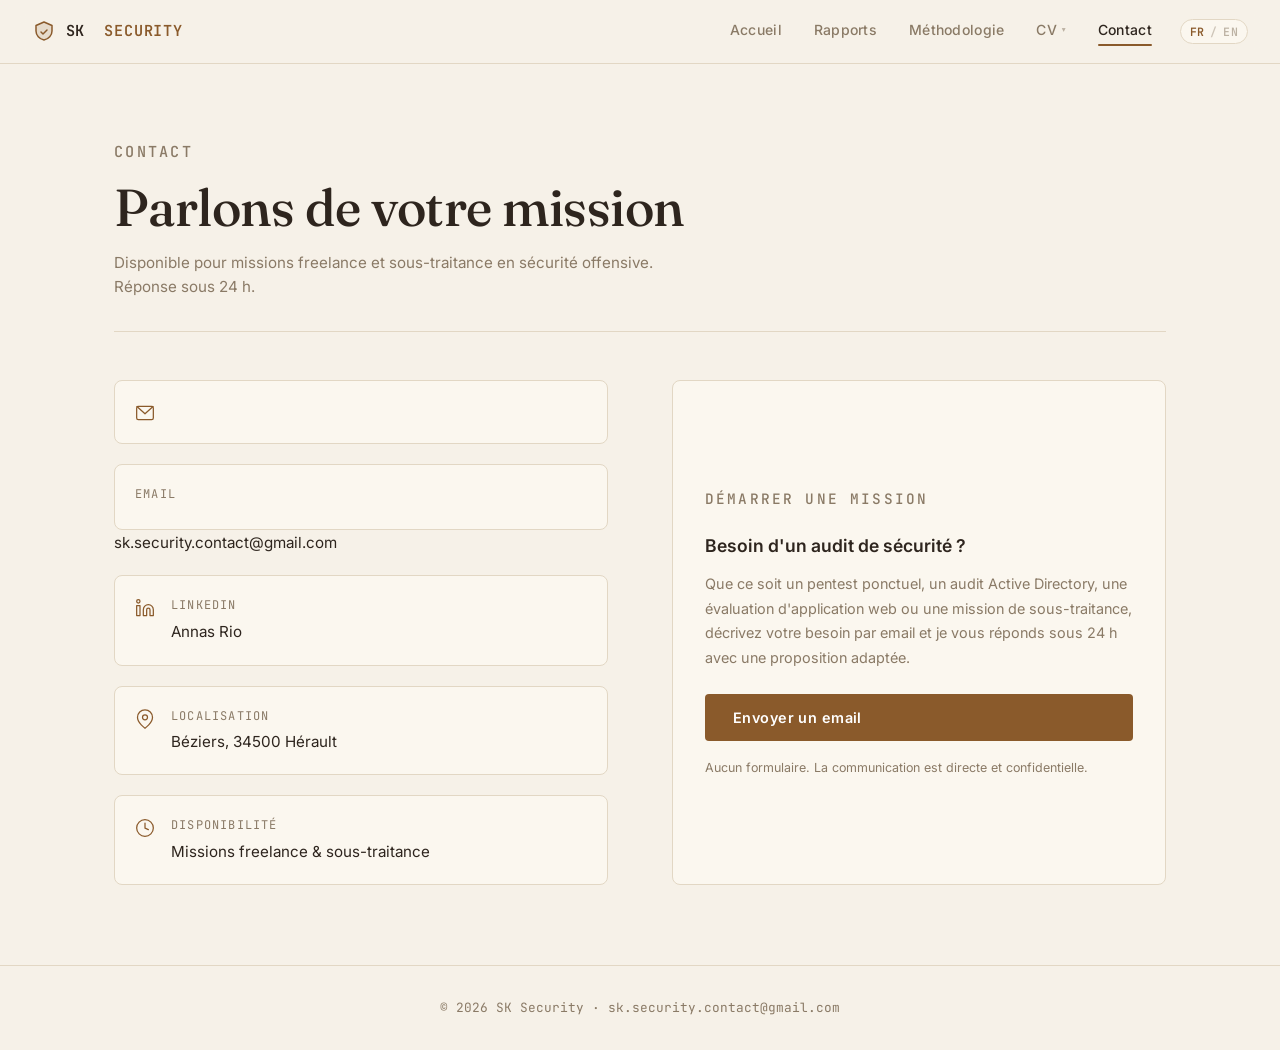
==== commit ed2093f1: "CV: replace old PDF with FR/EN choice dropdown - Remove CV_ANNAS_PENTESTfinal.pdf - Add CV_Annas_Rio" ====
--- a/contact.html
+++ b/contact.html
@@ -28,7 +28,13 @@
       <li><a href="index.html" data-i18n="nav.home">Accueil</a></li>
       <li><a href="reports.html" data-i18n="nav.reports">Rapports</a></li>
       <li><a href="methodology.html" data-i18n="nav.methodology">Méthodologie</a></li>
-      <li><a href="CV_ANNAS_PENTESTfinal.pdf" target="_blank" rel="noopener" data-i18n="nav.cv">CV</a></li>
+      <li class="cv-dropdown">
+        <button class="cv-drop-btn" data-i18n="nav.cv" aria-haspopup="true" aria-expanded="false">CV</button>
+        <ul class="cv-menu" role="menu">
+          <li><a href="CV_Annas_Rio_FR.pdf" target="_blank" rel="noopener"><span class="cv-flag">FR</span> <span data-i18n="cv.fr">Français</span></a></li>
+          <li><a href="CV_Annas_Rio_EN.pdf" target="_blank" rel="noopener"><span class="cv-flag">EN</span> <span data-i18n="cv.en">English</span></a></li>
+        </ul>
+      </li>
       <li><a href="contact.html" data-i18n="nav.contact">Contact</a></li>
     </ul>
 
--- a/css/style.css
+++ b/css/style.css
@@ -71,6 +71,41 @@
   margin-top: 2px;
 }
 
+/* CV dropdown (FR / EN choice) */
+.cv-dropdown { position: relative; }
+.cv-drop-btn {
+  display: inline-flex; align-items: center; gap: .3rem;
+  background: none; border: none; cursor: pointer;
+  font: inherit; font-size: .875rem; font-weight: 500;
+  color: var(--text-muted); letter-spacing: .02em;
+  transition: color .2s;
+}
+.cv-drop-btn::after { content: '▾'; font-size: .55em; opacity: .55; transition: transform .2s; }
+.cv-drop-btn:hover, .cv-dropdown.open .cv-drop-btn { color: var(--text); }
+.cv-dropdown.open .cv-drop-btn::after { transform: rotate(180deg); }
+.cv-menu {
+  position: absolute; top: calc(100% + 8px); left: 50%;
+  transform: translateX(-50%) translateY(-6px);
+  list-style: none; margin: 0; padding: .4rem; min-width: 170px;
+  background: var(--bg-card); border: 1px solid var(--border);
+  border-radius: 10px; box-shadow: 0 10px 30px rgba(0,0,0,.28);
+  opacity: 0; visibility: hidden; pointer-events: none;
+  transition: opacity .18s ease, transform .18s ease;
+  z-index: 60;
+}
+.cv-dropdown:hover .cv-menu,
+.cv-dropdown.open .cv-menu {
+  opacity: 1; visibility: visible; pointer-events: auto;
+  transform: translateX(-50%) translateY(0);
+}
+.cv-menu a {
+  display: block; padding: .5rem .8rem; border-radius: 7px;
+  font-size: .85rem; font-weight: 500; color: var(--text-muted);
+  white-space: nowrap; transition: color .15s, background .15s;
+}
+.cv-menu a:hover { color: var(--text); background: var(--bg); }
+.cv-menu .cv-flag { opacity: .6; margin-right: .4rem; }
+
 /* language toggle */
 .lang-toggle {
   display: inline-flex; align-items: center; gap: .35rem;
@@ -111,12 +146,20 @@
     max-height: 0; overflow: hidden;
     transition: max-height .3s ease;
   }
-  .nav-links.open { max-height: 320px; }
+  .nav-links.open { max-height: 360px; }
   .nav-links li a {
     display: block; padding: .9rem 2rem;
     border-bottom: 1px solid var(--border);
     font-size: 1rem;
   }
+  .cv-drop-btn { padding: .9rem 2rem; width: 100%; justify-content: flex-start; }
+  .cv-menu {
+    position: static; transform: none; min-width: 0;
+    box-shadow: none; border: none; padding: 0 0 .4rem 1.5rem;
+    opacity: 1; visibility: visible; pointer-events: auto;
+  }
+  .cv-dropdown:not(.open) .cv-menu { display: none; }
+  .cv-menu a { padding: .7rem 2rem; border-bottom: 1px solid var(--border); }
 }
 
 /* ─── LAYOUT ──────────────────────────────────────────────────────────────── */
